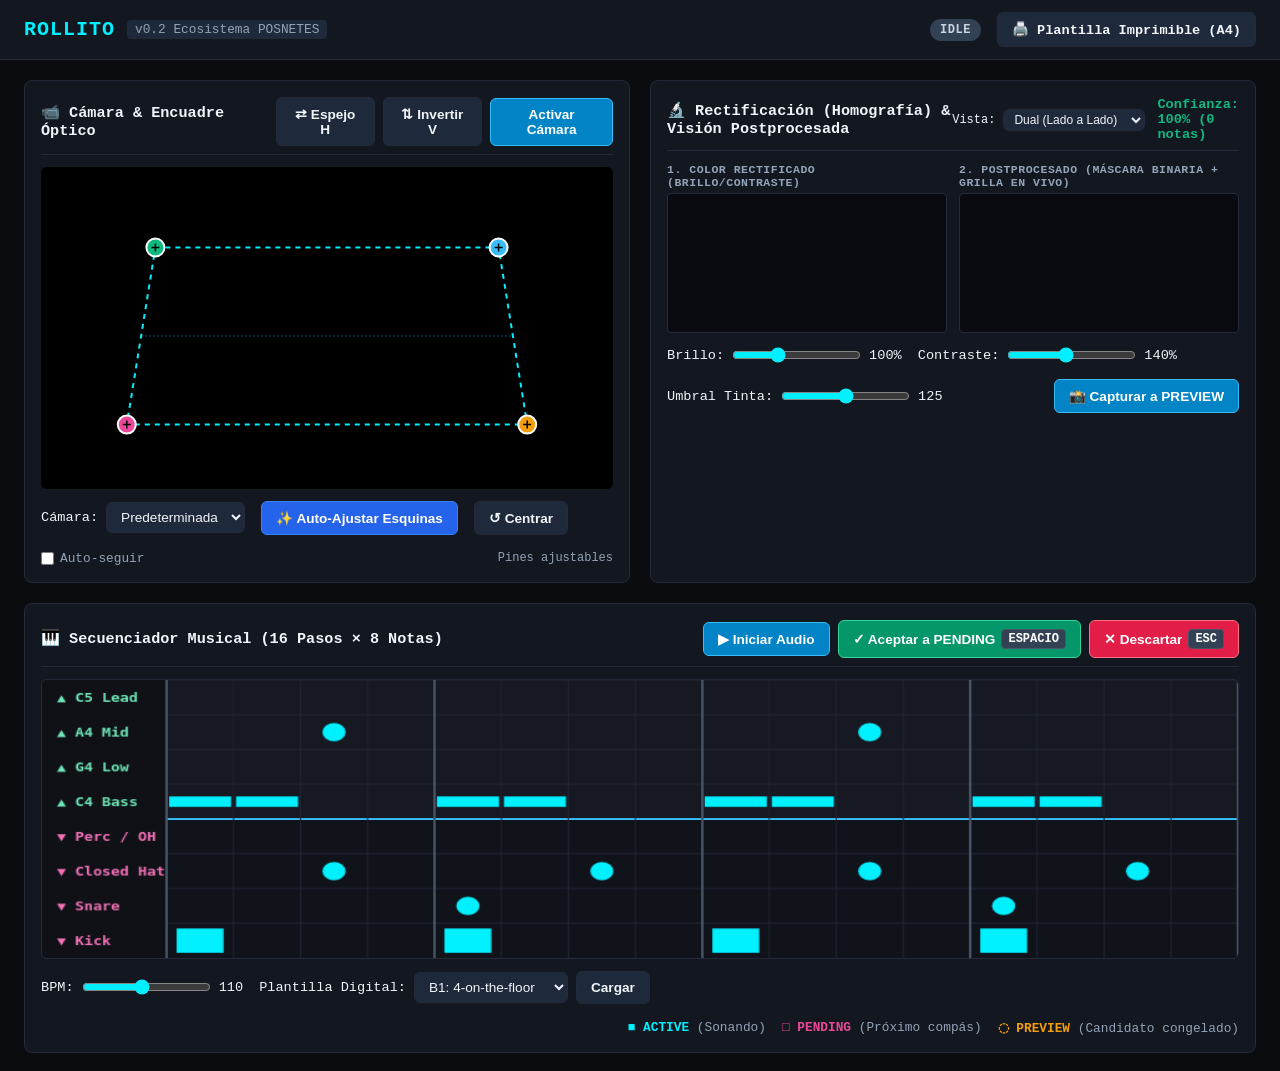
==== src/index.html @ 9ee72e8a "feat(vision): add vertical image inversion, automatic 4-corner detection, and smooth auto-tracking" ====
<!DOCTYPE html>
<html lang="es">
<head>
  <meta charset="UTF-8">
  <meta name="viewport" content="width=device-width, initial-scale=1.0">
  <title>Gramasynth ROLLITO — Interfaz Físico-Digital</title>
  <link rel="stylesheet" href="css/style.css">
</head>
<body>

  <header>
    <div class="brand">
      <h1>ROLLITO</h1>
      <span>v0.2 Ecosistema POSNETES</span>
    </div>

    <div class="top-actions">
      <span id="statusBadge" class="status-badge status-idle">IDLE</span>
      <a href="../physical/print.html" target="_blank" class="btn" style="text-decoration:none;">
        🖨️ Plantilla Imprimible (A4)
      </a>
    </div>
  </header>

  <main>
    <!-- PANEL 1: CÁMARA & ENCUADRE ÓPTICO -->
    <div class="panel">
      <div class="panel-header">
        <h2>📹 Cámara & Encuadre Óptico</h2>
        <div class="control-group">
          <button id="btnMirror" class="btn" title="Invertir horizontalmente">⇄ Espejo H</button>
          <button id="btnFlipV" class="btn" title="Invertir verticalmente">⇅ Invertir V</button>
          <button id="btnCamera" class="btn btn-primary">Activar Cámara</button>
        </div>
      </div>

      <div class="camera-viewport">
        <video id="webcam" playsinline autoplay muted></video>
        <!-- Canvas superpuesto para los 4 marcadores interactivos de esquina -->
        <canvas id="pinCanvas" class="corner-pin-canvas"></canvas>
      </div>

      <div class="controls-bar">
        <div class="control-group">
          <label>Cámara:</label>
          <select id="cameraSelect">
            <option value="">Predeterminada</option>
          </select>
        </div>

        <button id="btnAutoCorner" class="btn" style="background: #2563eb; color: #fff; border-color: #3b82f6;" title="Detecta los 4 marcadores negros de esquina del papel automáticamente">
          ✨ Auto-Ajustar Esquinas
        </button>

        <button id="btnResetPins" class="btn" title="Centrar los 4 pines de encuadre">
          ↺ Centrar
        </button>

        <label style="display: flex; align-items: center; gap: 6px; font-size: 0.8rem; cursor: pointer; color: #94a3b8;">
          <input type="checkbox" id="autoTrackCheck">
          Auto-seguir
        </label>

        <span id="cornerDetectStatus" style="margin-left: auto; font-size: 0.75rem; color: #94a3b8;">
          Pines ajustables
        </span>
      </div>
    </div>

    <!-- PANEL 2: RECTIFICACIÓN POR HOMOGRAFÍA & VISIÓN POSTPROCESADA -->
    <div class="panel">
      <div class="panel-header">
        <h2>🔬 Rectificación (Homografía) & Visión Postprocesada</h2>
        <div style="display: flex; align-items: center; gap: 12px;">
          <div class="control-group">
            <label style="font-size: 0.75rem;">Vista:</label>
            <select id="visionViewMode" style="padding: 2px 6px; font-size: 0.75rem;">
              <option value="dual">Dual (Lado a Lado)</option>
              <option value="processed">Solo Postprocesado</option>
              <option value="rectified">Solo Rectificado</option>
            </select>
          </div>
          <div id="confidenceMeter" style="font-size: 0.85rem; font-weight: bold; color: #10b981;">
            Confianza: 100% (0 notas)
          </div>
        </div>
      </div>

      <!-- Contenedor Dual para Rectificado y Postprocesado -->
      <div id="visionContainer" class="vision-dual-display">
        <!-- 1. Canvas Rectificado en Color -->
        <div id="rectifiedBox" class="vision-box">
          <span class="vision-box-tag">1. Color Rectificado (Brillo/Contraste)</span>
          <canvas id="rectifiedCanvas" class="rectified-canvas" width="480" height="240"></canvas>
        </div>

        <!-- 2. Canvas Postprocesado Binarizado con Detección en Tiempo Real -->
        <div id="processedBox" class="vision-box">
          <span class="vision-box-tag">2. Postprocesado (Máscara Binaria + Grilla en Vivo)</span>
          <canvas id="processedCanvas" class="rectified-canvas" width="480" height="240"></canvas>
        </div>
      </div>

      <!-- Controles de Procesamiento de Imagen: Brillo, Contraste y Umbral -->
      <div class="controls-bar" style="margin-top: 14px;">
        <div class="control-group">
          <label>Brillo:</label>
          <input type="range" id="brightnessSlider" min="50" max="200" value="100">
          <span id="brightnessVal">100%</span>
        </div>

        <div class="control-group">
          <label>Contraste:</label>
          <input type="range" id="contrastSlider" min="50" max="250" value="140">
          <span id="contrastVal">140%</span>
        </div>

        <div class="control-group">
          <label>Umbral Tinta:</label>
          <input type="range" id="thresholdSlider" min="30" max="220" value="125">
          <span id="thresholdVal">125</span>
        </div>

        <button id="btnCapture" class="btn btn-primary" style="margin-left: auto;">
          📸 Capturar a PREVIEW
        </button>
      </div>
    </div>

    <!-- PANEL 3: SECUENCIADOR 16x8 INTERACTIVO & TRANSPORTE -->
    <div class="panel sequencer-panel">
      <div class="panel-header">
        <h2>🎹 Secuenciador Musical (16 Pasos × 8 Notas)</h2>
        <div class="control-group">
          <button id="btnPlay" class="btn btn-primary">▶ Iniciar Audio</button>
          <button id="btnAccept" class="btn btn-accept" disabled>
            ✓ Aceptar a PENDING <span class="badge-key">ESPACIO</span>
          </button>
          <button id="btnDiscard" class="btn btn-action" disabled>
            ✕ Descartar <span class="badge-key">ESC</span>
          </button>
        </div>
      </div>

      <!-- Canvas de alta resolución 960x280 px -->
      <canvas id="sequencerCanvas" class="sequencer-canvas" width="960" height="280"></canvas>

      <div class="controls-bar">
        <div class="control-group">
          <label>BPM:</label>
          <input type="range" id="bpmSlider" min="50" max="180" value="110">
          <span id="bpmVal">110</span>
        </div>

        <div class="control-group">
          <label>Plantilla Digital:</label>
          <select id="templateSelect">
            <option value="template_01">B1: 4-on-the-floor</option>
            <option value="template_02">B2: Síncopa & Arp</option>
            <option value="template_03">B3: Ambient Pads</option>
            <option value="template_04">B4: Electro Acid</option>
            <option value="template_05">B5: Polirritmia 3/4</option>
          </select>
          <button id="btnLoadTemplate" class="btn">Cargar</button>
        </div>

        <div style="margin-left: auto; font-size: 0.8rem; color: #94a3b8; display: flex; gap: 16px;">
          <span><strong style="color: #00f0ff;">■ ACTIVE</strong> (Sonando)</span>
          <span><strong style="color: #ec4899;">□ PENDING</strong> (Próximo compás)</span>
          <span><strong style="color: #f59e0b;">◌ PREVIEW</strong> (Candidato congelado)</span>
        </div>
      </div>
    </div>
  </main>

  <script type="module" src="js/app.js"></script>
</body>
</html>
---- src/css/style.css ----
:root {
  --bg-color: #0a0c10;
  --panel-bg: #131720;
  --border-color: #232b3b;
  --text-main: #f1f5f9;
  --text-muted: #94a3b8;
  --accent-cyan: #00f0ff;
  --accent-magenta: #ec4899;
  --accent-amber: #f59e0b;
  --accent-green: #10b981;
}

* {
  box-sizing: border-box;
  margin: 0;
  padding: 0;
}

body {
  font-family: -apple-system, BlinkMacSystemFont, "Segoe UI", Roboto, "Helvetica Neue", monospace;
  background-color: var(--bg-color);
  color: var(--text-main);
  min-height: 100vh;
  display: flex;
  flex-direction: column;
}

header {
  background: var(--panel-bg);
  border-bottom: 1px solid var(--border-color);
  padding: 12px 24px;
  display: flex;
  justify-content: space-between;
  align-items: center;
}

.brand {
  display: flex;
  align-items: center;
  gap: 12px;
}

.brand h1 {
  font-size: 1.25rem;
  letter-spacing: 1px;
  color: var(--accent-cyan);
}

.brand span {
  font-size: 0.8rem;
  color: var(--text-muted);
  background: #1e293b;
  padding: 2px 8px;
  border-radius: 4px;
}

.top-actions {
  display: flex;
  align-items: center;
  gap: 16px;
}

.status-badge {
  padding: 4px 10px;
  border-radius: 9999px;
  font-size: 0.75rem;
  font-weight: bold;
  text-transform: uppercase;
  letter-spacing: 0.5px;
}

.status-idle { background: #334155; color: #cbd5e1; }
.status-running { background: rgba(0, 240, 255, 0.2); color: var(--accent-cyan); border: 1px solid var(--accent-cyan); }
.status-preview { background: rgba(245, 158, 11, 0.2); color: var(--accent-amber); border: 1px solid var(--accent-amber); animation: pulse 1s infinite; }
.status-pending { background: rgba(236, 72, 153, 0.2); color: var(--accent-magenta); border: 1px solid var(--accent-magenta); }

@keyframes pulse {
  0%, 100% { opacity: 1; }
  50% { opacity: 0.5; }
}

main {
  flex: 1;
  padding: 20px 24px;
  display: grid;
  grid-template-columns: 1fr 1fr;
  grid-template-rows: auto 1fr;
  gap: 20px;
}

.panel {
  background: var(--panel-bg);
  border: 1px solid var(--border-color);
  border-radius: 8px;
  padding: 16px;
  display: flex;
  flex-direction: column;
}

.panel-header {
  display: flex;
  justify-content: space-between;
  align-items: center;
  margin-bottom: 12px;
  padding-bottom: 8px;
  border-bottom: 1px solid var(--border-color);
}

.panel-header h2 {
  font-size: 0.95rem;
  font-weight: 600;
  color: var(--text-main);
  display: flex;
  align-items: center;
  gap: 8px;
}

.camera-viewport {
  position: relative;
  width: 100%;
  aspect-ratio: 16 / 9;
  background: #000;
  border-radius: 6px;
  overflow: hidden;
  display: flex;
  align-items: center;
  justify-content: center;
}

video {
  width: 100%;
  height: 100%;
  object-fit: cover;
  transform: scaleX(-1);
}

.corner-pin-canvas {
  position: absolute;
  top: 0;
  left: 0;
  width: 100%;
  height: 100%;
  pointer-events: auto;
  cursor: crosshair;
}

.vision-dual-display {
  display: grid;
  grid-template-columns: 1fr 1fr;
  gap: 12px;
  width: 100%;
}

.vision-box {
  display: flex;
  flex-direction: column;
  gap: 4px;
}

.vision-box-tag {
  font-size: 0.72rem;
  font-weight: 600;
  color: var(--text-muted);
  text-transform: uppercase;
  letter-spacing: 0.5px;
}

.rectified-canvas {
  width: 100%;
  aspect-ratio: 2 / 1;
  border-radius: 4px;
  border: 1px solid var(--border-color);
  background: #090b10;
}

.sequencer-panel {
  grid-column: 1 / -1;
}

.sequencer-canvas {
  width: 100%;
  height: 280px;
  border-radius: 6px;
  border: 1px solid var(--border-color);
  cursor: pointer;
}

.controls-bar {
  display: flex;
  flex-wrap: wrap;
  align-items: center;
  gap: 16px;
  margin-top: 12px;
}

.control-group {
  display: flex;
  align-items: center;
  gap: 8px;
  font-size: 0.85rem;
}

.btn {
  background: #1e293b;
  color: var(--text-main);
  border: 1px solid var(--border-color);
  padding: 8px 14px;
  border-radius: 6px;
  font-size: 0.85rem;
  font-weight: 600;
  cursor: pointer;
  display: flex;
  align-items: center;
  gap: 6px;
  transition: all 0.15s ease;
}

.btn:hover {
  background: #334155;
  border-color: #475569;
}

.btn-primary {
  background: #0284c7;
  border-color: #38bdf8;
  color: #fff;
}
.btn-primary:hover {
  background: #0369a1;
}

.btn-action {
  background: #e11d48;
  border-color: #fb7185;
  color: #fff;
}
.btn-action:hover {
  background: #be123c;
}

.btn-accept {
  background: #059669;
  border-color: #34d399;
  color: #fff;
}
.btn-accept:hover {
  background: #047857;
}

.badge-key {
  background: #334155;
  padding: 2px 6px;
  border-radius: 4px;
  font-size: 0.75rem;
  font-family: monospace;
  border: 1px solid #475569;
}

input[type="range"] {
  accent-color: var(--accent-cyan);
}

select {
  background: #1e293b;
  color: var(--text-main);
  border: 1px solid var(--border-color);
  padding: 6px 10px;
  border-radius: 6px;
  font-size: 0.85rem;
}
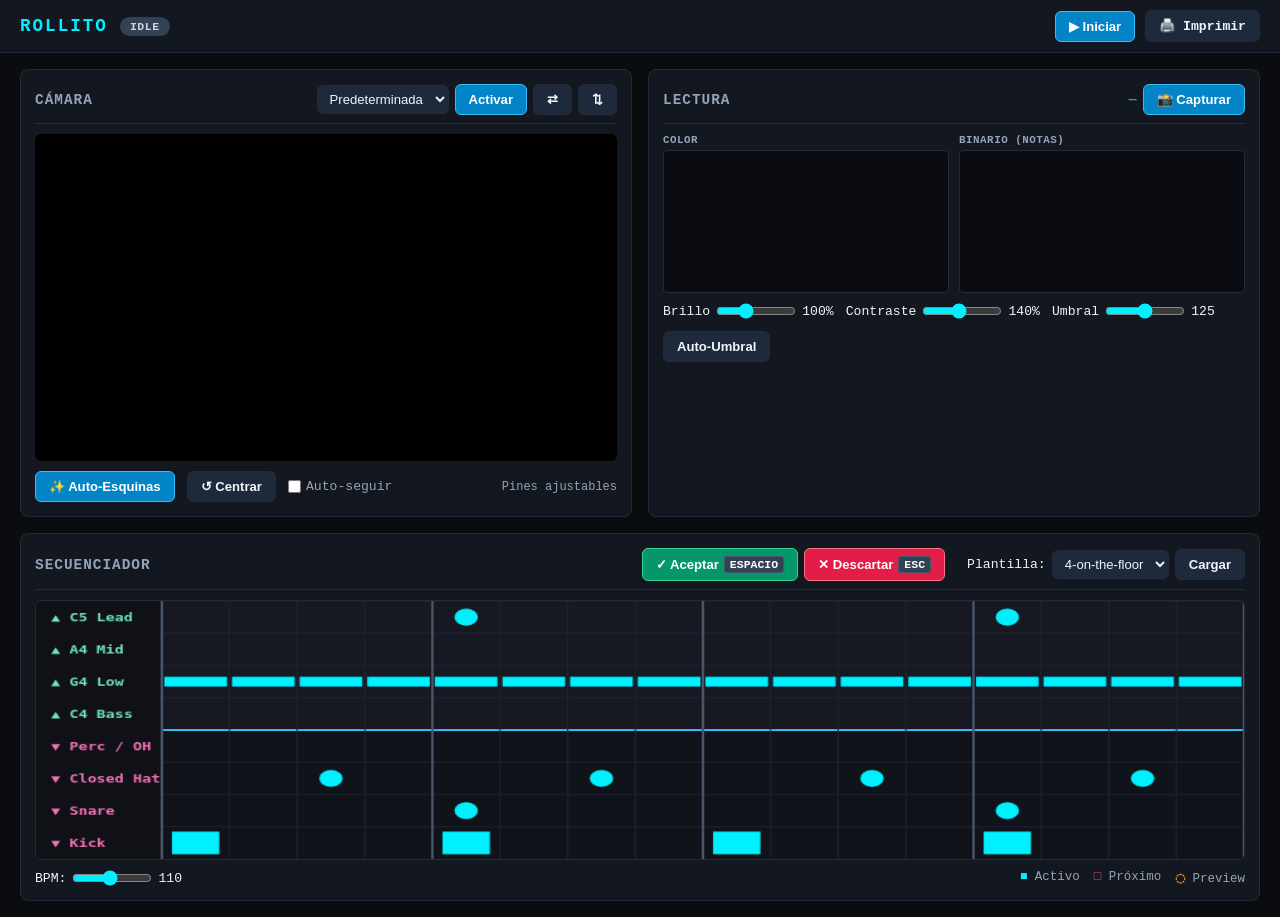
==== commit 32be1a7b: "fix(android): replace RawBT with direct Bluetooth SPP printing, clean 2-button UI - Remove RawBT dep" ====
--- a/src/index.html
+++ b/src/index.html
@@ -3,7 +3,7 @@
 <head>
   <meta charset="UTF-8">
   <meta name="viewport" content="width=device-width, initial-scale=1.0">
-  <title>Gramasynth ROLLITO — Interfaz Físico-Digital</title>
+  <title>ROLLITO — Gramasynth</title>
   <link rel="stylesheet" href="css/style.css">
 </head>
 <body>
@@ -11,138 +11,108 @@
   <header>
     <div class="brand">
       <h1>ROLLITO</h1>
-      <span>v0.2 Ecosistema POSNETES</span>
+      <span id="statusBadge" class="status-badge status-idle">IDLE</span>
     </div>
-
     <div class="top-actions">
-      <span id="statusBadge" class="status-badge status-idle">IDLE</span>
-      <a href="../physical/print.html" target="_blank" class="btn" style="text-decoration:none;">
-        🖨️ Plantilla Imprimible (A4)
-      </a>
+      <button id="btnPlay" class="btn btn-primary">▶ Iniciar</button>
+      <a href="../physical/print.html" target="_blank" class="btn" style="text-decoration:none;">🖨️ Imprimir</a>
     </div>
   </header>
 
   <main>
-    <!-- PANEL 1: CÁMARA & ENCUADRE ÓPTICO -->
-    <div class="panel">
+
+    <!-- PANEL: CÁMARA -->
+    <div class="panel" id="panelCamera">
       <div class="panel-header">
-        <h2>📹 Cámara & Encuadre Óptico</h2>
+        <h2>Cámara</h2>
         <div class="control-group">
-          <button id="btnMirror" class="btn" title="Invertir horizontalmente">⇄ Espejo H</button>
-          <button id="btnFlipV" class="btn" title="Invertir verticalmente">⇅ Invertir V</button>
-          <button id="btnCamera" class="btn btn-primary">Activar Cámara</button>
+          <select id="cameraSelect">
+            <option value="">Predeterminada</option>
+          </select>
+          <button id="btnCamera" class="btn btn-primary">Activar</button>
+          <button id="btnMirror" class="btn" title="Espejo horizontal">⇄</button>
+          <button id="btnFlipV" class="btn" title="Invertir vertical">⇅</button>
         </div>
       </div>
 
       <div class="camera-viewport">
         <video id="webcam" playsinline autoplay muted></video>
-        <!-- Canvas superpuesto para los 4 marcadores interactivos de esquina -->
         <canvas id="pinCanvas" class="corner-pin-canvas"></canvas>
       </div>
 
       <div class="controls-bar">
-        <div class="control-group">
-          <label>Cámara:</label>
-          <select id="cameraSelect">
-            <option value="">Predeterminada</option>
-          </select>
-        </div>
-
-        <button id="btnAutoCorner" class="btn" style="background: #2563eb; color: #fff; border-color: #3b82f6;" title="Detecta los 4 marcadores negros de esquina del papel automáticamente">
-          ✨ Auto-Ajustar Esquinas
-        </button>
-
-        <button id="btnResetPins" class="btn" title="Centrar los 4 pines de encuadre">
-          ↺ Centrar
-        </button>
-
-        <label style="display: flex; align-items: center; gap: 6px; font-size: 0.8rem; cursor: pointer; color: #94a3b8;">
+        <button id="btnAutoCorner" class="btn btn-primary">✨ Auto-Esquinas</button>
+        <button id="btnResetPins" class="btn">↺ Centrar</button>
+        <label class="toggle-label">
           <input type="checkbox" id="autoTrackCheck">
           Auto-seguir
         </label>
-
-        <span id="cornerDetectStatus" style="margin-left: auto; font-size: 0.75rem; color: #94a3b8;">
-          Pines ajustables
-        </span>
+        <span id="cornerDetectStatus" class="status-text">Pines ajustables</span>
       </div>
     </div>
 
-    <!-- PANEL 2: RECTIFICACIÓN POR HOMOGRAFÍA & VISIÓN POSTPROCESADA -->
-    <div class="panel">
+    <!-- PANEL: VISIÓN + CAPTURA -->
+    <div class="panel" id="panelVision">
       <div class="panel-header">
-        <h2>🔬 Rectificación (Homografía) & Visión Postprocesada</h2>
-        <div style="display: flex; align-items: center; gap: 12px;">
-          <div class="control-group">
-            <label style="font-size: 0.75rem;">Vista:</label>
-            <select id="visionViewMode" style="padding: 2px 6px; font-size: 0.75rem;">
-              <option value="dual">Dual (Lado a Lado)</option>
-              <option value="processed">Solo Postprocesado</option>
-              <option value="rectified">Solo Rectificado</option>
+        <h2>Lectura</h2>
+        <div class="control-group">
+          <span id="confidenceMeter" class="confidence-text">—</span>
+          <button id="btnCapture" class="btn btn-primary">📸 Capturar</button>
+        </div>
+      </div>
+
+      <div class="vision-dual-display">
+        <div class="vision-box">
+          <span class="vision-box-tag">Color</span>
+          <canvas id="rectifiedCanvas" class="rectified-canvas" width="480" height="240"></canvas>
+        </div>
+        <div class="vision-box">
+          <span class="vision-box-tag">Binario (notas)</span>
+          <canvas id="processedCanvas" class="rectified-canvas" width="480" height="240"></canvas>
+        </div>
+      </div>
+
+      <div class="controls-bar">
+        <div class="control-group">
+          <label>Brillo</label>
+          <input type="range" id="brightnessSlider" min="50" max="200" value="100">
+          <span id="brightnessVal">100%</span>
+        </div>
+        <div class="control-group">
+          <label>Contraste</label>
+          <input type="range" id="contrastSlider" min="50" max="250" value="140">
+          <span id="contrastVal">140%</span>
+        </div>
+        <div class="control-group">
+          <label>Umbral</label>
+          <input type="range" id="thresholdSlider" min="30" max="220" value="125">
+          <span id="thresholdVal">125</span>
+        </div>
+        <button id="btnAutoThreshold" class="btn">Auto-Umbral</button>
+      </div>
+    </div>
+
+    <!-- PANEL: SECUENCIADOR -->
+    <div class="panel sequencer-panel">
+      <div class="panel-header">
+        <h2>Secuenciador</h2>
+        <div class="control-group">
+          <button id="btnAccept" class="btn btn-accept" disabled>✓ Aceptar <span class="badge-key">ESPACIO</span></button>
+          <button id="btnDiscard" class="btn btn-action" disabled>✕ Descartar <span class="badge-key">ESC</span></button>
+          <div class="control-group" style="margin-left: 16px;">
+            <label>Plantilla:</label>
+            <select id="templateSelect">
+              <option value="template_01">4-on-the-floor</option>
+              <option value="template_02">Síncopa</option>
+              <option value="template_03">Ambient</option>
+              <option value="template_04">Acid</option>
+              <option value="template_05">3/4</option>
             </select>
-          </div>
-          <div id="confidenceMeter" style="font-size: 0.85rem; font-weight: bold; color: #10b981;">
-            Confianza: 100% (0 notas)
+            <button id="btnLoadTemplate" class="btn">Cargar</button>
           </div>
         </div>
       </div>
 
-      <!-- Contenedor Dual para Rectificado y Postprocesado -->
-      <div id="visionContainer" class="vision-dual-display">
-        <!-- 1. Canvas Rectificado en Color -->
-        <div id="rectifiedBox" class="vision-box">
-          <span class="vision-box-tag">1. Color Rectificado (Brillo/Contraste)</span>
-          <canvas id="rectifiedCanvas" class="rectified-canvas" width="480" height="240"></canvas>
-        </div>
-
-        <!-- 2. Canvas Postprocesado Binarizado con Detección en Tiempo Real -->
-        <div id="processedBox" class="vision-box">
-          <span class="vision-box-tag">2. Postprocesado (Máscara Binaria + Grilla en Vivo)</span>
-          <canvas id="processedCanvas" class="rectified-canvas" width="480" height="240"></canvas>
-        </div>
-      </div>
-
-      <!-- Controles de Procesamiento de Imagen: Brillo, Contraste y Umbral -->
-      <div class="controls-bar" style="margin-top: 14px;">
-        <div class="control-group">
-          <label>Brillo:</label>
-          <input type="range" id="brightnessSlider" min="50" max="200" value="100">
-          <span id="brightnessVal">100%</span>
-        </div>
-
-        <div class="control-group">
-          <label>Contraste:</label>
-          <input type="range" id="contrastSlider" min="50" max="250" value="140">
-          <span id="contrastVal">140%</span>
-        </div>
-
-        <div class="control-group">
-          <label>Umbral Tinta:</label>
-          <input type="range" id="thresholdSlider" min="30" max="220" value="125">
-          <span id="thresholdVal">125</span>
-        </div>
-
-        <button id="btnCapture" class="btn btn-primary" style="margin-left: auto;">
-          📸 Capturar a PREVIEW
-        </button>
-      </div>
-    </div>
-
-    <!-- PANEL 3: SECUENCIADOR 16x8 INTERACTIVO & TRANSPORTE -->
-    <div class="panel sequencer-panel">
-      <div class="panel-header">
-        <h2>🎹 Secuenciador Musical (16 Pasos × 8 Notas)</h2>
-        <div class="control-group">
-          <button id="btnPlay" class="btn btn-primary">▶ Iniciar Audio</button>
-          <button id="btnAccept" class="btn btn-accept" disabled>
-            ✓ Aceptar a PENDING <span class="badge-key">ESPACIO</span>
-          </button>
-          <button id="btnDiscard" class="btn btn-action" disabled>
-            ✕ Descartar <span class="badge-key">ESC</span>
-          </button>
-        </div>
-      </div>
-
-      <!-- Canvas de alta resolución 960x280 px -->
       <canvas id="sequencerCanvas" class="sequencer-canvas" width="960" height="280"></canvas>
 
       <div class="controls-bar">
@@ -151,26 +121,14 @@
           <input type="range" id="bpmSlider" min="50" max="180" value="110">
           <span id="bpmVal">110</span>
         </div>
-
-        <div class="control-group">
-          <label>Plantilla Digital:</label>
-          <select id="templateSelect">
-            <option value="template_01">B1: 4-on-the-floor</option>
-            <option value="template_02">B2: Síncopa & Arp</option>
-            <option value="template_03">B3: Ambient Pads</option>
-            <option value="template_04">B4: Electro Acid</option>
-            <option value="template_05">B5: Polirritmia 3/4</option>
-          </select>
-          <button id="btnLoadTemplate" class="btn">Cargar</button>
-        </div>
-
-        <div style="margin-left: auto; font-size: 0.8rem; color: #94a3b8; display: flex; gap: 16px;">
-          <span><strong style="color: #00f0ff;">■ ACTIVE</strong> (Sonando)</span>
-          <span><strong style="color: #ec4899;">□ PENDING</strong> (Próximo compás)</span>
-          <span><strong style="color: #f59e0b;">◌ PREVIEW</strong> (Candidato congelado)</span>
+        <div class="legend">
+          <span><strong style="color:#00f0ff;">■</strong> Activo</span>
+          <span><strong style="color:#ec4899;">□</strong> Próximo</span>
+          <span><strong style="color:#f59e0b;">◌</strong> Preview</span>
         </div>
       </div>
     </div>
+
   </main>
 
   <script type="module" src="js/app.js"></script>
--- a/src/css/style.css
+++ b/src/css/style.css
@@ -10,14 +10,10 @@
   --accent-green: #10b981;
 }
 
-* {
-  box-sizing: border-box;
-  margin: 0;
-  padding: 0;
-}
+* { box-sizing: border-box; margin: 0; padding: 0; }
 
 body {
-  font-family: -apple-system, BlinkMacSystemFont, "Segoe UI", Roboto, "Helvetica Neue", monospace;
+  font-family: -apple-system, BlinkMacSystemFont, "Segoe UI", Roboto, monospace;
   background-color: var(--bg-color);
   color: var(--text-main);
   min-height: 100vh;
@@ -28,10 +24,11 @@
 header {
   background: var(--panel-bg);
   border-bottom: 1px solid var(--border-color);
-  padding: 12px 24px;
+  padding: 10px 20px;
   display: flex;
   justify-content: space-between;
   align-items: center;
+  gap: 12px;
 }
 
 .brand {
@@ -41,78 +38,66 @@
 }
 
 .brand h1 {
-  font-size: 1.25rem;
-  letter-spacing: 1px;
+  font-size: 1.1rem;
+  letter-spacing: 2px;
   color: var(--accent-cyan);
 }
 
-.brand span {
-  font-size: 0.8rem;
-  color: var(--text-muted);
-  background: #1e293b;
-  padding: 2px 8px;
-  border-radius: 4px;
-}
-
 .top-actions {
   display: flex;
   align-items: center;
-  gap: 16px;
+  gap: 10px;
 }
 
 .status-badge {
-  padding: 4px 10px;
+  padding: 3px 10px;
   border-radius: 9999px;
-  font-size: 0.75rem;
+  font-size: 0.72rem;
   font-weight: bold;
   text-transform: uppercase;
   letter-spacing: 0.5px;
 }
 
-.status-idle { background: #334155; color: #cbd5e1; }
-.status-running { background: rgba(0, 240, 255, 0.2); color: var(--accent-cyan); border: 1px solid var(--accent-cyan); }
-.status-preview { background: rgba(245, 158, 11, 0.2); color: var(--accent-amber); border: 1px solid var(--accent-amber); animation: pulse 1s infinite; }
-.status-pending { background: rgba(236, 72, 153, 0.2); color: var(--accent-magenta); border: 1px solid var(--accent-magenta); }
-
-@keyframes pulse {
-  0%, 100% { opacity: 1; }
-  50% { opacity: 0.5; }
-}
+.status-idle     { background: #334155; color: #cbd5e1; }
+.status-running  { background: rgba(0,240,255,.15); color: var(--accent-cyan); border: 1px solid var(--accent-cyan); }
+.status-preview  { background: rgba(245,158,11,.15); color: var(--accent-amber); border: 1px solid var(--accent-amber); animation: pulse 1s infinite; }
+.status-pending  { background: rgba(236,72,153,.15); color: var(--accent-magenta); border: 1px solid var(--accent-magenta); }
+
+@keyframes pulse { 0%,100% { opacity:1; } 50% { opacity:.5; } }
 
 main {
   flex: 1;
-  padding: 20px 24px;
+  padding: 16px 20px;
   display: grid;
   grid-template-columns: 1fr 1fr;
   grid-template-rows: auto 1fr;
-  gap: 20px;
+  gap: 16px;
 }
 
 .panel {
   background: var(--panel-bg);
   border: 1px solid var(--border-color);
   border-radius: 8px;
-  padding: 16px;
+  padding: 14px;
   display: flex;
   flex-direction: column;
+  gap: 10px;
 }
 
 .panel-header {
   display: flex;
   justify-content: space-between;
   align-items: center;
-  margin-bottom: 12px;
   padding-bottom: 8px;
   border-bottom: 1px solid var(--border-color);
 }
 
 .panel-header h2 {
-  font-size: 0.95rem;
-  font-weight: 600;
-  color: var(--text-main);
-  display: flex;
-  align-items: center;
-  gap: 8px;
+  font-size: 0.9rem;
+  font-weight: 700;
+  color: var(--text-muted);
+  text-transform: uppercase;
+  letter-spacing: 1px;
 }
 
 .camera-viewport {
@@ -122,33 +107,27 @@
   background: #000;
   border-radius: 6px;
   overflow: hidden;
-  display: flex;
-  align-items: center;
-  justify-content: center;
 }
 
 video {
   width: 100%;
   height: 100%;
   object-fit: cover;
-  transform: scaleX(-1);
 }
 
 .corner-pin-canvas {
   position: absolute;
-  top: 0;
-  left: 0;
-  width: 100%;
-  height: 100%;
+  top: 0; left: 0;
+  width: 100%; height: 100%;
   pointer-events: auto;
   cursor: crosshair;
+  touch-action: none;
 }
 
 .vision-dual-display {
   display: grid;
   grid-template-columns: 1fr 1fr;
-  gap: 12px;
-  width: 100%;
+  gap: 10px;
 }
 
 .vision-box {
@@ -158,8 +137,8 @@
 }
 
 .vision-box-tag {
-  font-size: 0.72rem;
-  font-weight: 600;
+  font-size: 0.68rem;
+  font-weight: 700;
   color: var(--text-muted);
   text-transform: uppercase;
   letter-spacing: 0.5px;
@@ -173,13 +152,11 @@
   background: #090b10;
 }
 
-.sequencer-panel {
-  grid-column: 1 / -1;
-}
+.sequencer-panel { grid-column: 1 / -1; }
 
 .sequencer-canvas {
   width: 100%;
-  height: 280px;
+  height: 260px;
   border-radius: 6px;
   border: 1px solid var(--border-color);
   cursor: pointer;
@@ -189,82 +166,101 @@
   display: flex;
   flex-wrap: wrap;
   align-items: center;
-  gap: 16px;
-  margin-top: 12px;
+  gap: 12px;
 }
 
 .control-group {
   display: flex;
   align-items: center;
-  gap: 8px;
-  font-size: 0.85rem;
+  gap: 6px;
+  font-size: 0.82rem;
 }
 
 .btn {
   background: #1e293b;
   color: var(--text-main);
   border: 1px solid var(--border-color);
-  padding: 8px 14px;
-  border-radius: 6px;
-  font-size: 0.85rem;
+  padding: 7px 13px;
+  border-radius: 6px;
+  font-size: 0.82rem;
   font-weight: 600;
   cursor: pointer;
   display: flex;
   align-items: center;
-  gap: 6px;
-  transition: all 0.15s ease;
-}
-
-.btn:hover {
-  background: #334155;
-  border-color: #475569;
-}
-
-.btn-primary {
-  background: #0284c7;
-  border-color: #38bdf8;
-  color: #fff;
-}
-.btn-primary:hover {
-  background: #0369a1;
-}
-
-.btn-action {
-  background: #e11d48;
-  border-color: #fb7185;
-  color: #fff;
-}
-.btn-action:hover {
-  background: #be123c;
-}
-
-.btn-accept {
-  background: #059669;
-  border-color: #34d399;
-  color: #fff;
-}
-.btn-accept:hover {
-  background: #047857;
-}
+  gap: 5px;
+  transition: background 0.12s;
+  white-space: nowrap;
+  user-select: none;
+  -webkit-user-select: none;
+  touch-action: manipulation;
+}
+
+.btn:hover, .btn:active { background: #334155; }
+
+.btn-primary { background: #0284c7; border-color: #38bdf8; color: #fff; }
+.btn-primary:hover, .btn-primary:active { background: #0369a1; }
+
+.btn-action { background: #e11d48; border-color: #fb7185; color: #fff; }
+.btn-action:hover, .btn-action:active { background: #be123c; }
+
+.btn-accept { background: #059669; border-color: #34d399; color: #fff; }
+.btn-accept:hover, .btn-accept:active { background: #047857; }
 
 .badge-key {
   background: #334155;
-  padding: 2px 6px;
-  border-radius: 4px;
-  font-size: 0.75rem;
+  padding: 1px 5px;
+  border-radius: 3px;
+  font-size: 0.72rem;
   font-family: monospace;
   border: 1px solid #475569;
 }
 
-input[type="range"] {
-  accent-color: var(--accent-cyan);
-}
+.toggle-label {
+  display: flex;
+  align-items: center;
+  gap: 5px;
+  font-size: 0.82rem;
+  cursor: pointer;
+  color: var(--text-muted);
+}
+
+.status-text {
+  font-size: 0.75rem;
+  color: var(--text-muted);
+  margin-left: auto;
+}
+
+.confidence-text {
+  font-size: 0.82rem;
+  font-weight: bold;
+  color: var(--accent-green);
+}
+
+.legend {
+  display: flex;
+  gap: 14px;
+  font-size: 0.78rem;
+  color: var(--text-muted);
+  margin-left: auto;
+}
+
+input[type="range"] { accent-color: var(--accent-cyan); width: 80px; }
 
 select {
   background: #1e293b;
   color: var(--text-main);
   border: 1px solid var(--border-color);
-  padding: 6px 10px;
-  border-radius: 6px;
-  font-size: 0.85rem;
-}
+  padding: 5px 8px;
+  border-radius: 6px;
+  font-size: 0.82rem;
+}
+
+@media (max-width: 900px) {
+  main {
+    grid-template-columns: 1fr;
+    padding: 12px;
+  }
+  .sequencer-panel { grid-column: 1; }
+  .vision-dual-display { grid-template-columns: 1fr; }
+  .sequencer-canvas { height: 200px; }
+}
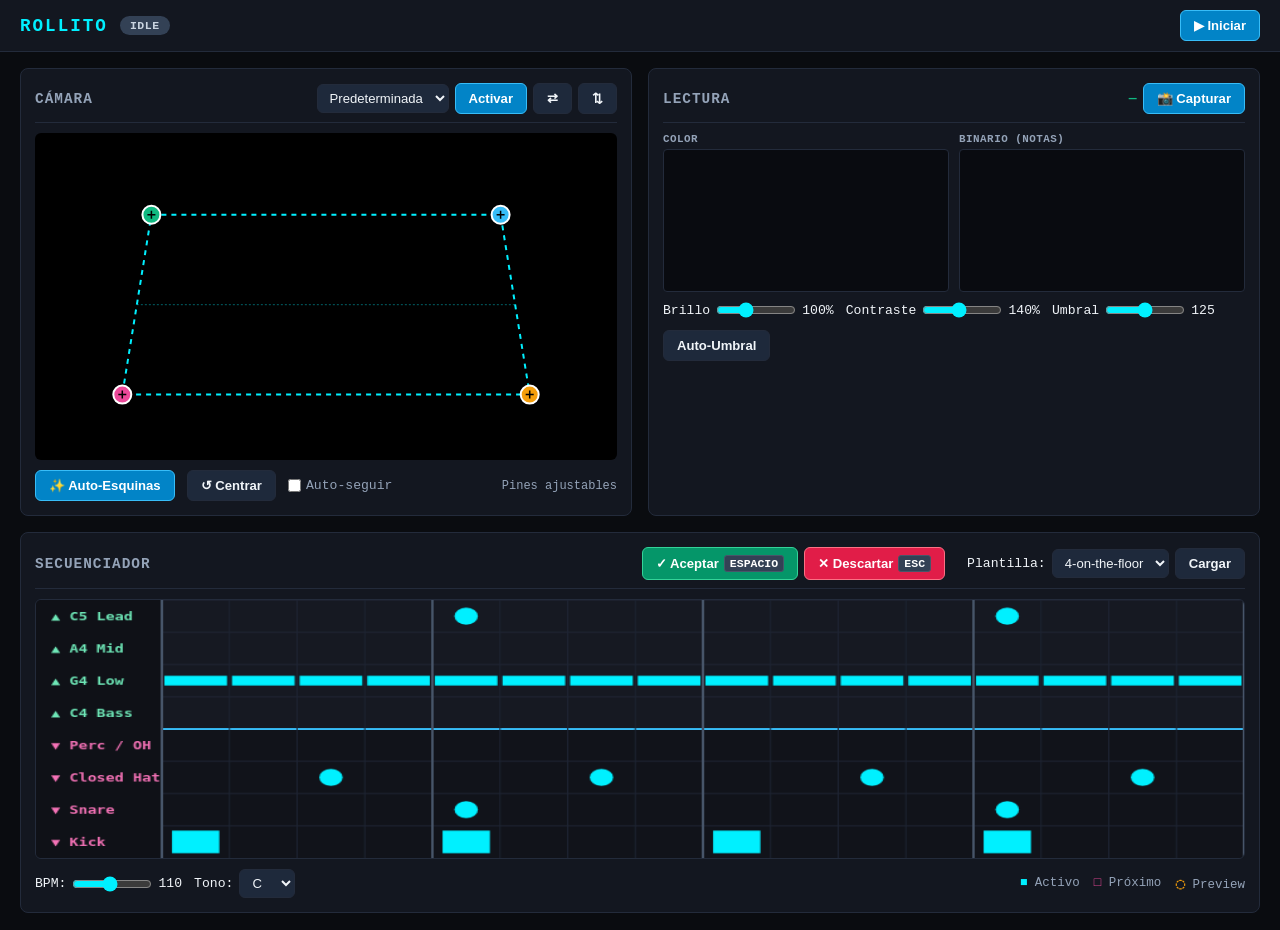
==== commit 21835b9b: "fix: rotate print bitmap 90° + add root note selector + fix app.js crash - Android: rotate generated" ====
--- a/src/index.html
+++ b/src/index.html
@@ -15,7 +15,6 @@
     </div>
     <div class="top-actions">
       <button id="btnPlay" class="btn btn-primary">▶ Iniciar</button>
-      <a href="../physical/print.html" target="_blank" class="btn" style="text-decoration:none;">🖨️ Imprimir</a>
     </div>
   </header>
 
@@ -121,6 +120,23 @@
           <input type="range" id="bpmSlider" min="50" max="180" value="110">
           <span id="bpmVal">110</span>
         </div>
+        <div class="control-group">
+          <label>Tono:</label>
+          <select id="rootNoteSelect">
+            <option value="0">C</option>
+            <option value="1">C#</option>
+            <option value="2">D</option>
+            <option value="3">D#</option>
+            <option value="4">E</option>
+            <option value="5">F</option>
+            <option value="6">F#</option>
+            <option value="7">G</option>
+            <option value="8">G#</option>
+            <option value="9">A</option>
+            <option value="10">A#</option>
+            <option value="11">B</option>
+          </select>
+        </div>
         <div class="legend">
           <span><strong style="color:#00f0ff;">■</strong> Activo</span>
           <span><strong style="color:#ec4899;">□</strong> Próximo</span>
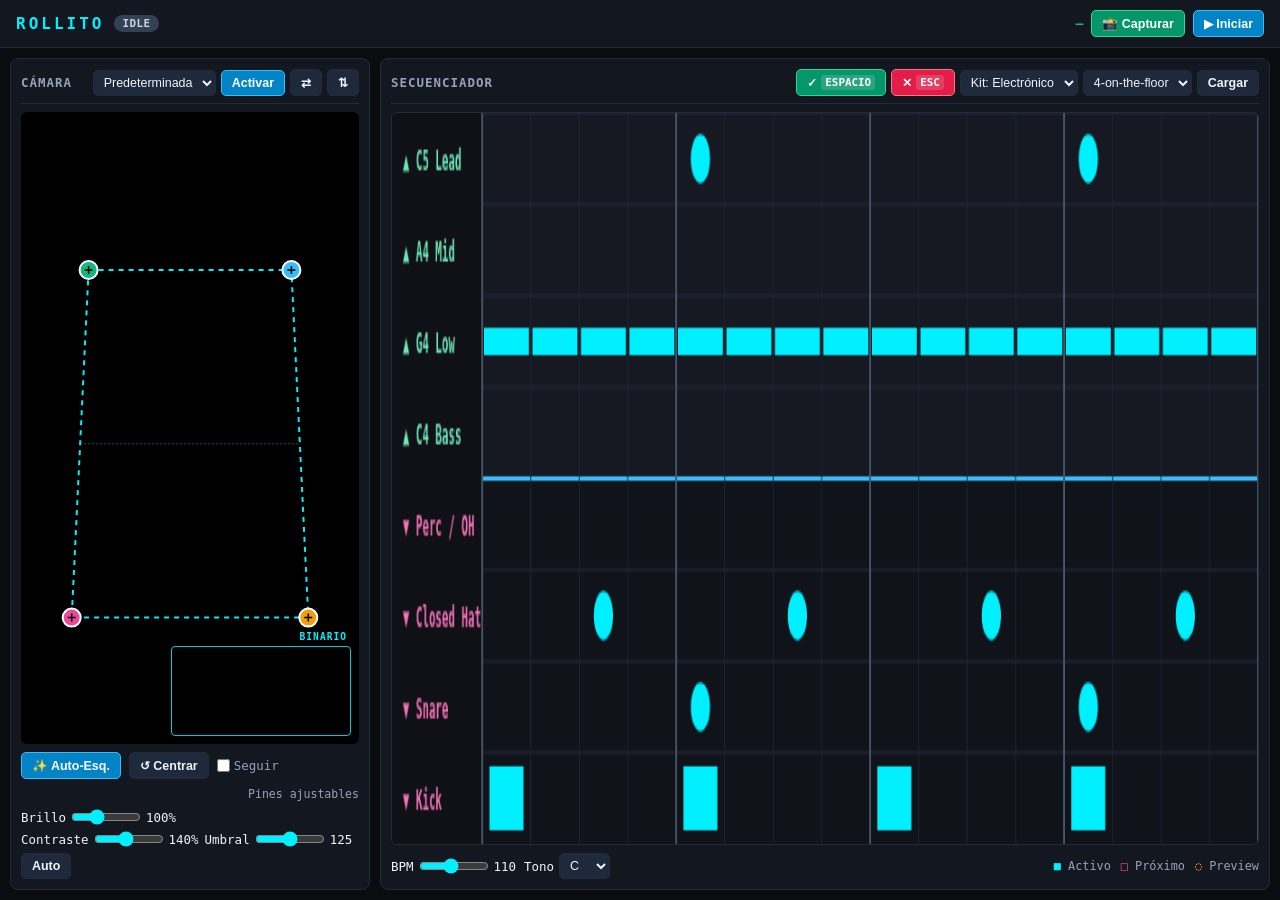
==== commit a41bead3: "feat(web): two-column layout + binary inset overlay + 4 drum kits Layout redesign: - Left column (36" ====
--- a/src/index.html
+++ b/src/index.html
@@ -14,64 +14,48 @@
       <span id="statusBadge" class="status-badge status-idle">IDLE</span>
     </div>
     <div class="top-actions">
+      <span id="confidenceMeter" class="confidence-text">—</span>
+      <button id="btnCapture" class="btn btn-accept">📸 Capturar</button>
       <button id="btnPlay" class="btn btn-primary">▶ Iniciar</button>
     </div>
   </header>
 
   <main>
 
-    <!-- PANEL: CÁMARA -->
-    <div class="panel" id="panelCamera">
+    <!-- COLUMNA IZQUIERDA: CÁMARA + controles de lectura -->
+    <div class="panel panel-left" id="panelCamera">
       <div class="panel-header">
         <h2>Cámara</h2>
         <div class="control-group">
-          <select id="cameraSelect">
-            <option value="">Predeterminada</option>
-          </select>
+          <select id="cameraSelect"><option value="">Predeterminada</option></select>
           <button id="btnCamera" class="btn btn-primary">Activar</button>
-          <button id="btnMirror" class="btn" title="Espejo horizontal">⇄</button>
-          <button id="btnFlipV" class="btn" title="Invertir vertical">⇅</button>
+          <button id="btnMirror" class="btn" title="Espejo">⇄</button>
+          <button id="btnFlipV" class="btn" title="Voltear">⇅</button>
         </div>
       </div>
 
+      <!-- Viewport: video + pines + binary overlay como inset -->
       <div class="camera-viewport">
         <video id="webcam" playsinline autoplay muted></video>
         <canvas id="pinCanvas" class="corner-pin-canvas"></canvas>
+        <!-- Binary inset: esquina inferior-derecha, muestra el procesado en tiempo real -->
+        <canvas id="processedCanvas" class="binary-inset" width="480" height="240"></canvas>
+        <span class="inset-label">BINARIO</span>
       </div>
 
+      <!-- Canvas de trabajo oculto (para homografía y lectura) -->
+      <canvas id="rectifiedCanvas" class="offscreen-canvas" width="480" height="240"></canvas>
+
       <div class="controls-bar">
-        <button id="btnAutoCorner" class="btn btn-primary">✨ Auto-Esquinas</button>
+        <button id="btnAutoCorner" class="btn btn-primary">✨ Auto-Esq.</button>
         <button id="btnResetPins" class="btn">↺ Centrar</button>
         <label class="toggle-label">
-          <input type="checkbox" id="autoTrackCheck">
-          Auto-seguir
+          <input type="checkbox" id="autoTrackCheck"> Seguir
         </label>
         <span id="cornerDetectStatus" class="status-text">Pines ajustables</span>
       </div>
-    </div>
 
-    <!-- PANEL: VISIÓN + CAPTURA -->
-    <div class="panel" id="panelVision">
-      <div class="panel-header">
-        <h2>Lectura</h2>
-        <div class="control-group">
-          <span id="confidenceMeter" class="confidence-text">—</span>
-          <button id="btnCapture" class="btn btn-primary">📸 Capturar</button>
-        </div>
-      </div>
-
-      <div class="vision-dual-display">
-        <div class="vision-box">
-          <span class="vision-box-tag">Color</span>
-          <canvas id="rectifiedCanvas" class="rectified-canvas" width="480" height="240"></canvas>
-        </div>
-        <div class="vision-box">
-          <span class="vision-box-tag">Binario (notas)</span>
-          <canvas id="processedCanvas" class="rectified-canvas" width="480" height="240"></canvas>
-        </div>
-      </div>
-
-      <div class="controls-bar">
+      <div class="controls-bar controls-bar-sliders">
         <div class="control-group">
           <label>Brillo</label>
           <input type="range" id="brightnessSlider" min="50" max="200" value="100">
@@ -87,41 +71,44 @@
           <input type="range" id="thresholdSlider" min="30" max="220" value="125">
           <span id="thresholdVal">125</span>
         </div>
-        <button id="btnAutoThreshold" class="btn">Auto-Umbral</button>
+        <button id="btnAutoThreshold" class="btn">Auto</button>
       </div>
     </div>
 
-    <!-- PANEL: SECUENCIADOR -->
-    <div class="panel sequencer-panel">
+    <!-- COLUMNA DERECHA: SECUENCIADOR (ocupa toda la altura) -->
+    <div class="panel panel-right sequencer-panel">
       <div class="panel-header">
         <h2>Secuenciador</h2>
         <div class="control-group">
-          <button id="btnAccept" class="btn btn-accept" disabled>✓ Aceptar <span class="badge-key">ESPACIO</span></button>
-          <button id="btnDiscard" class="btn btn-action" disabled>✕ Descartar <span class="badge-key">ESC</span></button>
-          <div class="control-group" style="margin-left: 16px;">
-            <label>Plantilla:</label>
-            <select id="templateSelect">
-              <option value="template_01">4-on-the-floor</option>
-              <option value="template_02">Síncopa</option>
-              <option value="template_03">Ambient</option>
-              <option value="template_04">Acid</option>
-              <option value="template_05">3/4</option>
-            </select>
-            <button id="btnLoadTemplate" class="btn">Cargar</button>
-          </div>
+          <button id="btnAccept" class="btn btn-accept" disabled>✓ <span class="badge-key">ESPACIO</span></button>
+          <button id="btnDiscard" class="btn btn-action" disabled>✕ <span class="badge-key">ESC</span></button>
+          <select id="kitSelect" title="Kit de batería">
+            <option value="electronic">Kit: Electrónico</option>
+            <option value="acoustic">Kit: Acústico</option>
+            <option value="lofi">Kit: Lo-Fi</option>
+            <option value="8bit">Kit: 8bit</option>
+          </select>
+          <select id="templateSelect">
+            <option value="template_01">4-on-the-floor</option>
+            <option value="template_02">Síncopa</option>
+            <option value="template_03">Ambient</option>
+            <option value="template_04">Acid</option>
+            <option value="template_05">3/4</option>
+          </select>
+          <button id="btnLoadTemplate" class="btn">Cargar</button>
         </div>
       </div>
 
-      <canvas id="sequencerCanvas" class="sequencer-canvas" width="960" height="280"></canvas>
+      <canvas id="sequencerCanvas" class="sequencer-canvas" width="960" height="320"></canvas>
 
       <div class="controls-bar">
         <div class="control-group">
-          <label>BPM:</label>
+          <label>BPM</label>
           <input type="range" id="bpmSlider" min="50" max="180" value="110">
           <span id="bpmVal">110</span>
         </div>
         <div class="control-group">
-          <label>Tono:</label>
+          <label>Tono</label>
           <select id="rootNoteSelect">
             <option value="0">C</option>
             <option value="1">C#</option>
--- a/src/css/style.css
+++ b/src/css/style.css
@@ -8,102 +8,108 @@
   --accent-magenta: #ec4899;
   --accent-amber: #f59e0b;
   --accent-green: #10b981;
+  --header-h: 48px;
 }
 
 * { box-sizing: border-box; margin: 0; padding: 0; }
+
+html, body {
+  height: 100%;
+  overflow: hidden;
+}
 
 body {
   font-family: -apple-system, BlinkMacSystemFont, "Segoe UI", Roboto, monospace;
   background-color: var(--bg-color);
   color: var(--text-main);
-  min-height: 100vh;
   display: flex;
   flex-direction: column;
 }
 
+/* ── HEADER ───────────────────────────────────────────── */
 header {
+  height: var(--header-h);
+  flex-shrink: 0;
   background: var(--panel-bg);
   border-bottom: 1px solid var(--border-color);
-  padding: 10px 20px;
+  padding: 0 16px;
   display: flex;
   justify-content: space-between;
   align-items: center;
   gap: 12px;
 }
 
-.brand {
-  display: flex;
-  align-items: center;
-  gap: 12px;
-}
-
-.brand h1 {
-  font-size: 1.1rem;
-  letter-spacing: 2px;
-  color: var(--accent-cyan);
-}
-
-.top-actions {
-  display: flex;
-  align-items: center;
-  gap: 10px;
-}
+.brand { display: flex; align-items: center; gap: 10px; }
+.brand h1 { font-size: 1rem; letter-spacing: 3px; color: var(--accent-cyan); }
+
+.top-actions { display: flex; align-items: center; gap: 8px; }
 
 .status-badge {
-  padding: 3px 10px;
+  padding: 2px 8px;
   border-radius: 9999px;
-  font-size: 0.72rem;
+  font-size: 0.68rem;
   font-weight: bold;
   text-transform: uppercase;
   letter-spacing: 0.5px;
 }
-
-.status-idle     { background: #334155; color: #cbd5e1; }
-.status-running  { background: rgba(0,240,255,.15); color: var(--accent-cyan); border: 1px solid var(--accent-cyan); }
-.status-preview  { background: rgba(245,158,11,.15); color: var(--accent-amber); border: 1px solid var(--accent-amber); animation: pulse 1s infinite; }
-.status-pending  { background: rgba(236,72,153,.15); color: var(--accent-magenta); border: 1px solid var(--accent-magenta); }
-
-@keyframes pulse { 0%,100% { opacity:1; } 50% { opacity:.5; } }
-
+.status-idle    { background: #334155; color: #cbd5e1; }
+.status-running { background: rgba(0,240,255,.15); color: var(--accent-cyan); border: 1px solid var(--accent-cyan); }
+.status-preview { background: rgba(245,158,11,.15); color: var(--accent-amber); border: 1px solid var(--accent-amber); animation: pulse 1s infinite; }
+.status-pending { background: rgba(236,72,153,.15); color: var(--accent-magenta); border: 1px solid var(--accent-magenta); }
+@keyframes pulse { 0%,100%{opacity:1} 50%{opacity:.5} }
+
+/* ── MAIN GRID ────────────────────────────────────────── */
 main {
   flex: 1;
-  padding: 16px 20px;
+  min-height: 0;
   display: grid;
-  grid-template-columns: 1fr 1fr;
-  grid-template-rows: auto 1fr;
-  gap: 16px;
-}
-
+  grid-template-columns: 360px 1fr;
+  gap: 10px;
+  padding: 10px;
+}
+
+/* ── PANELS ───────────────────────────────────────────── */
 .panel {
   background: var(--panel-bg);
   border: 1px solid var(--border-color);
   border-radius: 8px;
-  padding: 14px;
   display: flex;
   flex-direction: column;
-  gap: 10px;
-}
+  gap: 8px;
+  padding: 10px;
+  min-height: 0;
+  overflow: hidden;
+}
+
+.panel-left  { overflow: visible; }
+.panel-right { }
 
 .panel-header {
+  flex-shrink: 0;
   display: flex;
   justify-content: space-between;
   align-items: center;
-  padding-bottom: 8px;
+  padding-bottom: 7px;
   border-bottom: 1px solid var(--border-color);
+  gap: 8px;
+  flex-wrap: wrap;
 }
 
 .panel-header h2 {
-  font-size: 0.9rem;
+  font-size: 0.78rem;
   font-weight: 700;
   color: var(--text-muted);
   text-transform: uppercase;
   letter-spacing: 1px;
-}
-
+  white-space: nowrap;
+}
+
+/* ── CAMERA VIEWPORT ──────────────────────────────────── */
 .camera-viewport {
   position: relative;
   width: 100%;
-  aspect-ratio: 16 / 9;
+  flex: 1;
+  min-height: 0;
   background: #000;
   border-radius: 6px;
   overflow: hidden;
@@ -113,119 +119,136 @@
   width: 100%;
   height: 100%;
   object-fit: cover;
+  display: block;
 }
 
 .corner-pin-canvas {
   position: absolute;
-  top: 0; left: 0;
-  width: 100%; height: 100%;
+  inset: 0;
+  width: 100%;
+  height: 100%;
   pointer-events: auto;
   cursor: crosshair;
   touch-action: none;
-}
-
-.vision-dual-display {
-  display: grid;
-  grid-template-columns: 1fr 1fr;
-  gap: 10px;
-}
-
-.vision-box {
-  display: flex;
-  flex-direction: column;
-  gap: 4px;
-}
-
-.vision-box-tag {
-  font-size: 0.68rem;
+  z-index: 2;
+}
+
+/* Binary inset overlay — esquina inferior derecha */
+.binary-inset {
+  position: absolute;
+  right: 8px;
+  bottom: 8px;
+  width: 180px;
+  height: 90px;
+  border: 1px solid var(--accent-cyan);
+  border-radius: 4px;
+  z-index: 3;
+  opacity: 0.85;
+  pointer-events: none;
+}
+
+.inset-label {
+  position: absolute;
+  right: 12px;
+  bottom: 102px;
+  font-size: 0.6rem;
   font-weight: 700;
-  color: var(--text-muted);
-  text-transform: uppercase;
-  letter-spacing: 0.5px;
-}
-
-.rectified-canvas {
-  width: 100%;
-  aspect-ratio: 2 / 1;
-  border-radius: 4px;
-  border: 1px solid var(--border-color);
-  background: #090b10;
-}
-
-.sequencer-panel { grid-column: 1 / -1; }
+  color: var(--accent-cyan);
+  letter-spacing: 1px;
+  z-index: 4;
+  pointer-events: none;
+}
+
+/* Hidden working canvas */
+.offscreen-canvas {
+  position: absolute;
+  left: -9999px;
+  top: -9999px;
+  pointer-events: none;
+}
+
+/* ── SEQUENCER ────────────────────────────────────────── */
+.sequencer-panel { }
 
 .sequencer-canvas {
   width: 100%;
-  height: 260px;
+  flex: 1;
+  min-height: 0;
   border-radius: 6px;
   border: 1px solid var(--border-color);
   cursor: pointer;
-}
-
+  display: block;
+}
+
+/* ── CONTROLS ─────────────────────────────────────────── */
 .controls-bar {
+  flex-shrink: 0;
   display: flex;
   flex-wrap: wrap;
   align-items: center;
-  gap: 12px;
+  gap: 8px;
+}
+
+.controls-bar-sliders {
+  gap: 6px;
+  font-size: 0.76rem;
 }
 
 .control-group {
   display: flex;
   align-items: center;
-  gap: 6px;
-  font-size: 0.82rem;
+  gap: 5px;
+  font-size: 0.78rem;
 }
 
 .btn {
   background: #1e293b;
   color: var(--text-main);
   border: 1px solid var(--border-color);
-  padding: 7px 13px;
-  border-radius: 6px;
-  font-size: 0.82rem;
+  padding: 5px 10px;
+  border-radius: 5px;
+  font-size: 0.78rem;
   font-weight: 600;
   cursor: pointer;
   display: flex;
   align-items: center;
-  gap: 5px;
-  transition: background 0.12s;
+  gap: 4px;
+  transition: background 0.1s;
   white-space: nowrap;
   user-select: none;
   -webkit-user-select: none;
   touch-action: manipulation;
 }
-
 .btn:hover, .btn:active { background: #334155; }
 
 .btn-primary { background: #0284c7; border-color: #38bdf8; color: #fff; }
 .btn-primary:hover, .btn-primary:active { background: #0369a1; }
 
-.btn-action { background: #e11d48; border-color: #fb7185; color: #fff; }
+.btn-action  { background: #e11d48; border-color: #fb7185; color: #fff; }
 .btn-action:hover, .btn-action:active { background: #be123c; }
 
-.btn-accept { background: #059669; border-color: #34d399; color: #fff; }
+.btn-accept  { background: #059669; border-color: #34d399; color: #fff; }
 .btn-accept:hover, .btn-accept:active { background: #047857; }
 
 .badge-key {
-  background: #334155;
-  padding: 1px 5px;
+  background: rgba(255,255,255,0.15);
+  padding: 1px 4px;
   border-radius: 3px;
+  font-size: 0.68rem;
+  font-family: monospace;
+}
+
+.toggle-label {
+  display: flex;
+  align-items: center;
+  gap: 4px;
+  font-size: 0.78rem;
+  cursor: pointer;
+  color: var(--text-muted);
+}
+
+.status-text {
   font-size: 0.72rem;
-  font-family: monospace;
-  border: 1px solid #475569;
-}
-
-.toggle-label {
-  display: flex;
-  align-items: center;
-  gap: 5px;
-  font-size: 0.82rem;
-  cursor: pointer;
-  color: var(--text-muted);
-}
-
-.status-text {
-  font-size: 0.75rem;
   color: var(--text-muted);
   margin-left: auto;
 }
@@ -238,29 +261,30 @@
 
 .legend {
   display: flex;
-  gap: 14px;
-  font-size: 0.78rem;
+  gap: 10px;
+  font-size: 0.74rem;
   color: var(--text-muted);
   margin-left: auto;
 }
 
-input[type="range"] { accent-color: var(--accent-cyan); width: 80px; }
+input[type="range"] { accent-color: var(--accent-cyan); width: 70px; }
 
 select {
   background: #1e293b;
   color: var(--text-main);
   border: 1px solid var(--border-color);
-  padding: 5px 8px;
-  border-radius: 6px;
-  font-size: 0.82rem;
-}
-
+  padding: 4px 6px;
+  border-radius: 5px;
+  font-size: 0.78rem;
+}
+
+/* ── RESPONSIVE ───────────────────────────────────────── */
 @media (max-width: 900px) {
+  html, body { overflow: auto; }
   main {
     grid-template-columns: 1fr;
-    padding: 12px;
+    height: auto;
   }
-  .sequencer-panel { grid-column: 1; }
-  .vision-dual-display { grid-template-columns: 1fr; }
-  .sequencer-canvas { height: 200px; }
-}
+  .panel-left { height: 80vw; }
+  .binary-inset { width: 120px; height: 60px; }
+}
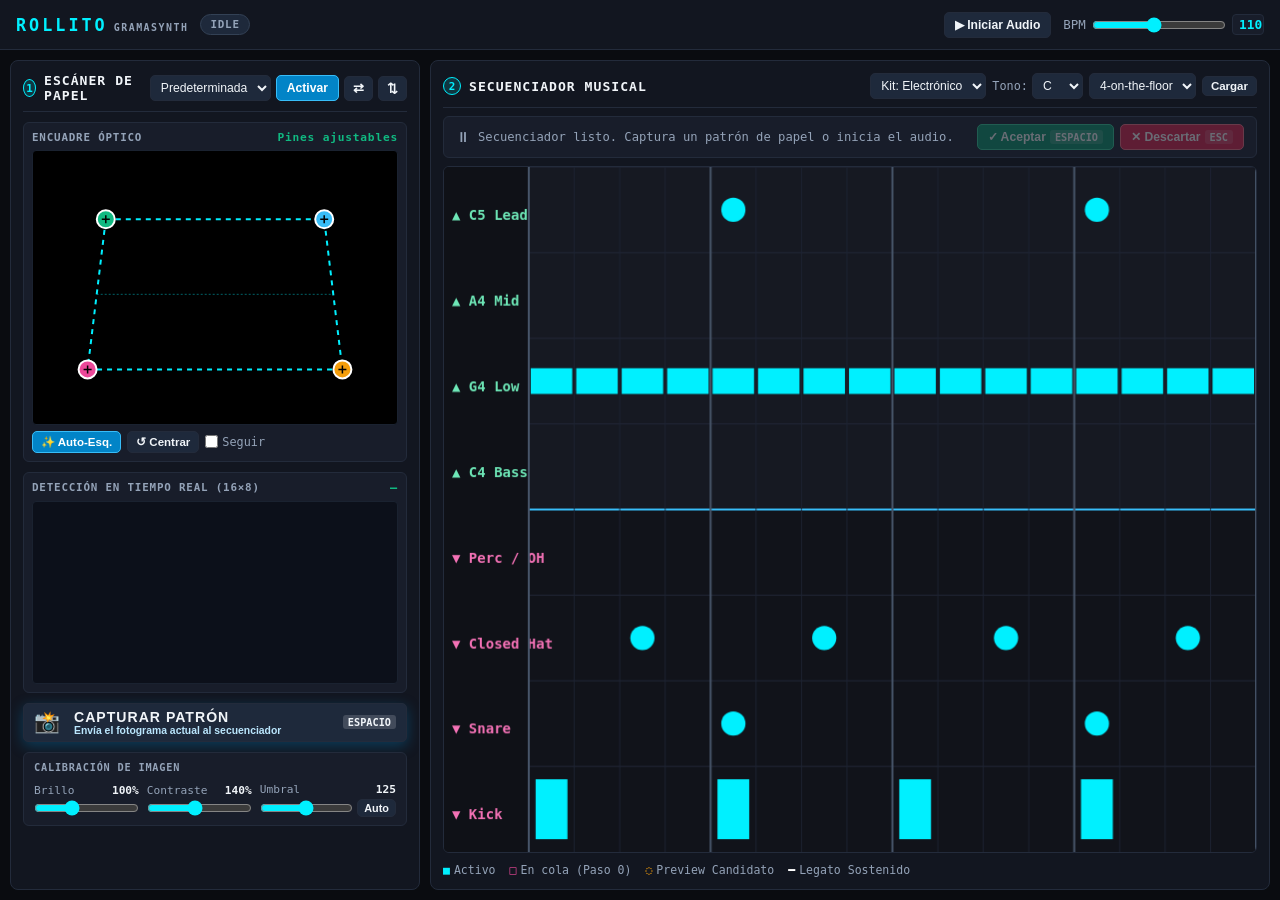
==== commit 3f804451: "feat(ui): redesign GUI/UX with ergonomic two-deck workflow, dedicated binary preview card, in-panel " ====
--- a/src/index.html
+++ b/src/index.html
@@ -8,129 +8,180 @@
 </head>
 <body>
 
+  <!-- CABECERA SUPERIOR: IDENTIDAD + ESTADO + TRANSPORTE MAESTRO -->
   <header>
     <div class="brand">
-      <h1>ROLLITO</h1>
+      <div class="brand-text">
+        <h1>ROLLITO</h1>
+        <span class="brand-sub">GRAMASYNTH</span>
+      </div>
       <span id="statusBadge" class="status-badge status-idle">IDLE</span>
     </div>
-    <div class="top-actions">
-      <span id="confidenceMeter" class="confidence-text">—</span>
-      <button id="btnCapture" class="btn btn-accept">📸 Capturar</button>
-      <button id="btnPlay" class="btn btn-primary">▶ Iniciar</button>
+
+    <!-- Transporte Maestro de Audio -->
+    <div class="master-transport">
+      <button id="btnPlay" class="btn btn-play">▶ Iniciar Audio</button>
+      <div class="tempo-control">
+        <label for="bpmSlider">BPM</label>
+        <input type="range" id="bpmSlider" min="50" max="180" value="110">
+        <span id="bpmVal" class="val-badge">110</span>
+      </div>
     </div>
   </header>
 
   <main>
 
-    <!-- COLUMNA IZQUIERDA: CÁMARA + controles de lectura -->
-    <div class="panel panel-left" id="panelCamera">
+    <!-- COLUMNA IZQUIERDA: ESCÁNER ÓPTICO Y CAPTURA -->
+    <section class="panel panel-left" id="panelCamera">
       <div class="panel-header">
-        <h2>Cámara</h2>
-        <div class="control-group">
-          <select id="cameraSelect"><option value="">Predeterminada</option></select>
+        <div class="panel-title-wrap">
+          <span class="step-num">1</span>
+          <h2>Escáner de Papel</h2>
+        </div>
+        <div class="camera-actions">
+          <select id="cameraSelect" title="Dispositivo de video"><option value="">Predeterminada</option></select>
           <button id="btnCamera" class="btn btn-primary">Activar</button>
-          <button id="btnMirror" class="btn" title="Espejo">⇄</button>
-          <button id="btnFlipV" class="btn" title="Voltear">⇅</button>
+          <button id="btnMirror" class="btn btn-icon" title="Espejo horizontal">⇄</button>
+          <button id="btnFlipV" class="btn btn-icon" title="Invertir vertical">⇅</button>
         </div>
       </div>
 
-      <!-- Viewport: video + pines + binary overlay como inset -->
-      <div class="camera-viewport">
-        <video id="webcam" playsinline autoplay muted></video>
-        <canvas id="pinCanvas" class="corner-pin-canvas"></canvas>
-        <!-- Binary inset: esquina inferior-derecha, muestra el procesado en tiempo real -->
-        <canvas id="processedCanvas" class="binary-inset" width="480" height="240"></canvas>
-        <span class="inset-label">BINARIO</span>
+      <!-- 1.1 Viewport de Video + Pines interactivos (100% despejado) -->
+      <div class="camera-box">
+        <div class="box-header">
+          <span class="box-title">ENCUADRE ÓPTICO</span>
+          <span id="cornerDetectStatus" class="status-text">Pines ajustables</span>
+        </div>
+        <div class="camera-viewport">
+          <video id="webcam" playsinline autoplay muted></video>
+          <canvas id="pinCanvas" class="corner-pin-canvas"></canvas>
+        </div>
+        <div class="box-toolbar">
+          <button id="btnAutoCorner" class="btn btn-sm btn-primary">✨ Auto-Esq.</button>
+          <button id="btnResetPins" class="btn btn-sm">↺ Centrar</button>
+          <label class="toggle-label">
+            <input type="checkbox" id="autoTrackCheck"> Seguir
+          </label>
+        </div>
       </div>
 
-      <!-- Canvas de trabajo oculto (para homografía y lectura) -->
+      <!-- Canvas de trabajo oculto (para rectificación matemática de homografía) -->
       <canvas id="rectifiedCanvas" class="offscreen-canvas" width="480" height="240"></canvas>
 
-      <div class="controls-bar">
-        <button id="btnAutoCorner" class="btn btn-primary">✨ Auto-Esq.</button>
-        <button id="btnResetPins" class="btn">↺ Centrar</button>
-        <label class="toggle-label">
-          <input type="checkbox" id="autoTrackCheck"> Seguir
-        </label>
-        <span id="cornerDetectStatus" class="status-text">Pines ajustables</span>
+      <!-- 1.2 Previsualización Digital en Vivo (Tarjeta dedicada, no inset) -->
+      <div class="preview-box">
+        <div class="box-header">
+          <span class="box-title">DETECCIÓN EN TIEMPO REAL (16×8)</span>
+          <span id="confidenceMeter" class="confidence-text">—</span>
+        </div>
+        <div class="processed-viewport">
+          <canvas id="processedCanvas" class="processed-canvas" width="480" height="240"></canvas>
+        </div>
       </div>
 
-      <div class="controls-bar controls-bar-sliders">
-        <div class="control-group">
-          <label>Brillo</label>
-          <input type="range" id="brightnessSlider" min="50" max="200" value="100">
-          <span id="brightnessVal">100%</span>
+      <!-- 1.3 BOTÓN PRINCIPAL DE CAPTURA (Directamente con la visión) -->
+      <button id="btnCapture" class="btn btn-capture">
+        <span class="capture-icon">📸</span>
+        <div class="capture-text-wrap">
+          <span class="capture-title">CAPTURAR PATRÓN</span>
+          <span class="capture-desc">Envía el fotograma actual al secuenciador</span>
         </div>
-        <div class="control-group">
-          <label>Contraste</label>
-          <input type="range" id="contrastSlider" min="50" max="250" value="140">
-          <span id="contrastVal">140%</span>
+        <span class="badge-key">ESPACIO</span>
+      </button>
+
+      <!-- 1.4 Calibración de Imagen y Filtros -->
+      <div class="calibration-box">
+        <div class="box-title-sm">CALIBRACIÓN DE IMAGEN</div>
+        <div class="sliders-grid">
+          <div class="slider-field">
+            <div class="slider-head"><span>Brillo</span><span id="brightnessVal">100%</span></div>
+            <input type="range" id="brightnessSlider" min="50" max="200" value="100">
+          </div>
+          <div class="slider-field">
+            <div class="slider-head"><span>Contraste</span><span id="contrastVal">140%</span></div>
+            <input type="range" id="contrastSlider" min="50" max="250" value="140">
+          </div>
+          <div class="slider-field">
+            <div class="slider-head"><span>Umbral</span><span id="thresholdVal">125</span></div>
+            <div class="input-with-btn">
+              <input type="range" id="thresholdSlider" min="30" max="220" value="125">
+              <button id="btnAutoThreshold" class="btn btn-xs" title="Auto-umbral Otsu">Auto</button>
+            </div>
+          </div>
         </div>
-        <div class="control-group">
-          <label>Umbral</label>
-          <input type="range" id="thresholdSlider" min="30" max="220" value="125">
-          <span id="thresholdVal">125</span>
+      </div>
+    </section>
+
+    <!-- COLUMNA DERECHA: SECUENCIADOR Y MOTOR MUSICAL -->
+    <section class="panel panel-right sequencer-panel">
+      <!-- 2.1 Cabecera del Secuenciador y Selección de Instrumento -->
+      <div class="panel-header">
+        <div class="panel-title-wrap">
+          <span class="step-num">2</span>
+          <h2>Secuenciador Musical</h2>
         </div>
-        <button id="btnAutoThreshold" class="btn">Auto</button>
-      </div>
-    </div>
-
-    <!-- COLUMNA DERECHA: SECUENCIADOR (ocupa toda la altura) -->
-    <div class="panel panel-right sequencer-panel">
-      <div class="panel-header">
-        <h2>Secuenciador</h2>
-        <div class="control-group">
-          <button id="btnAccept" class="btn btn-accept" disabled>✓ <span class="badge-key">ESPACIO</span></button>
-          <button id="btnDiscard" class="btn btn-action" disabled>✕ <span class="badge-key">ESC</span></button>
-          <select id="kitSelect" title="Kit de batería">
+        <div class="sequencer-settings">
+          <select id="kitSelect" title="Kit de percusión">
             <option value="electronic">Kit: Electrónico</option>
             <option value="acoustic">Kit: Acústico</option>
             <option value="lofi">Kit: Lo-Fi</option>
-            <option value="8bit">Kit: 8bit</option>
+            <option value="8bit">Kit: 8-bit</option>
           </select>
-          <select id="templateSelect">
+          <div class="setting-item">
+            <label for="rootNoteSelect">Tono:</label>
+            <select id="rootNoteSelect" title="Tono pentatónico">
+              <option value="0">C</option>
+              <option value="1">C#</option>
+              <option value="2">D</option>
+              <option value="3">D#</option>
+              <option value="4">E</option>
+              <option value="5">F</option>
+              <option value="6">F#</option>
+              <option value="7">G</option>
+              <option value="8">G#</option>
+              <option value="9">A</option>
+              <option value="10">A#</option>
+              <option value="11">B</option>
+            </select>
+          </div>
+          <select id="templateSelect" title="Plantillas prediseñadas">
             <option value="template_01">4-on-the-floor</option>
             <option value="template_02">Síncopa</option>
             <option value="template_03">Ambient</option>
             <option value="template_04">Acid</option>
             <option value="template_05">3/4</option>
           </select>
-          <button id="btnLoadTemplate" class="btn">Cargar</button>
+          <button id="btnLoadTemplate" class="btn btn-sm">Cargar</button>
         </div>
       </div>
 
-      <canvas id="sequencerCanvas" class="sequencer-canvas" width="960" height="320"></canvas>
-
-      <div class="controls-bar">
-        <div class="control-group">
-          <label>BPM</label>
-          <input type="range" id="bpmSlider" min="50" max="180" value="110">
-          <span id="bpmVal">110</span>
+      <!-- 2.2 Banner Dinámico de Candidato y Decisión -->
+      <div id="candidateBanner" class="candidate-banner state-idle">
+        <div class="banner-message">
+          <span id="bannerIcon" class="banner-icon">⏸</span>
+          <span id="bannerText" class="banner-text">Secuenciador listo. Captura un patrón de papel o inicia el audio.</span>
         </div>
-        <div class="control-group">
-          <label>Tono</label>
-          <select id="rootNoteSelect">
-            <option value="0">C</option>
-            <option value="1">C#</option>
-            <option value="2">D</option>
-            <option value="3">D#</option>
-            <option value="4">E</option>
-            <option value="5">F</option>
-            <option value="6">F#</option>
-            <option value="7">G</option>
-            <option value="8">G#</option>
-            <option value="9">A</option>
-            <option value="10">A#</option>
-            <option value="11">B</option>
-          </select>
-        </div>
-        <div class="legend">
-          <span><strong style="color:#00f0ff;">■</strong> Activo</span>
-          <span><strong style="color:#ec4899;">□</strong> Próximo</span>
-          <span><strong style="color:#f59e0b;">◌</strong> Preview</span>
+        <div class="banner-actions">
+          <button id="btnAccept" class="btn btn-accept" disabled>✓ Aceptar <span class="badge-key">ESPACIO</span></button>
+          <button id="btnDiscard" class="btn btn-discard" disabled>✕ Descartar <span class="badge-key">ESC</span></button>
         </div>
       </div>
-    </div>
+
+      <!-- 2.3 Grilla del Secuenciador (Ocupa toda la altura elástica) -->
+      <div class="sequencer-canvas-wrap">
+        <canvas id="sequencerCanvas" class="sequencer-canvas"></canvas>
+      </div>
+
+      <!-- 2.4 Leyenda de Colores y Notación Tangible -->
+      <div class="sequencer-footer">
+        <div class="legend">
+          <span class="legend-item"><strong style="color:var(--accent-cyan);">■</strong> Activo</span>
+          <span class="legend-item"><strong style="color:var(--accent-magenta);">□</strong> En cola (Paso 0)</span>
+          <span class="legend-item"><strong style="color:var(--accent-amber);">◌</strong> Preview Candidato</span>
+          <span class="legend-item"><strong style="color:#ffffff;">━</strong> Legato Sostenido</span>
+        </div>
+      </div>
+    </section>
 
   </main>
 
--- a/src/css/style.css
+++ b/src/css/style.css
@@ -1,14 +1,17 @@
 :root {
   --bg-color: #0a0c10;
-  --panel-bg: #131720;
+  --panel-bg: #121620;
+  --panel-card: #181d2a;
   --border-color: #232b3b;
+  --border-focus: #38bdf8;
   --text-main: #f1f5f9;
   --text-muted: #94a3b8;
   --accent-cyan: #00f0ff;
   --accent-magenta: #ec4899;
   --accent-amber: #f59e0b;
   --accent-green: #10b981;
-  --header-h: 48px;
+  --accent-red: #f43f5e;
+  --header-h: 50px;
 }
 
 * { box-sizing: border-box; margin: 0; padding: 0; }
@@ -19,14 +22,14 @@
 }
 
 body {
-  font-family: -apple-system, BlinkMacSystemFont, "Segoe UI", Roboto, monospace;
+  font-family: -apple-system, BlinkMacSystemFont, "Segoe UI", Roboto, "Helvetica Neue", monospace;
   background-color: var(--bg-color);
   color: var(--text-main);
   display: flex;
   flex-direction: column;
 }
 
-/* ── HEADER ───────────────────────────────────────────── */
+/* ── CABECERA SUPERIOR ───────────────────────────────── */
 header {
   height: var(--header-h);
   flex-shrink: 0;
@@ -36,89 +39,226 @@
   display: flex;
   justify-content: space-between;
   align-items: center;
+  gap: 16px;
+}
+
+.brand {
+  display: flex;
+  align-items: center;
   gap: 12px;
 }
 
-.brand { display: flex; align-items: center; gap: 10px; }
-.brand h1 { font-size: 1rem; letter-spacing: 3px; color: var(--accent-cyan); }
-
-.top-actions { display: flex; align-items: center; gap: 8px; }
+.brand-text {
+  display: flex;
+  align-items: baseline;
+  gap: 6px;
+}
+
+.brand-text h1 {
+  font-size: 1.05rem;
+  letter-spacing: 3px;
+  font-weight: 800;
+  color: var(--accent-cyan);
+}
+
+.brand-sub {
+  font-size: 0.62rem;
+  letter-spacing: 1.5px;
+  color: var(--text-muted);
+  font-weight: 600;
+}
 
 .status-badge {
-  padding: 2px 8px;
+  padding: 3px 9px;
   border-radius: 9999px;
   font-size: 0.68rem;
-  font-weight: bold;
+  font-weight: 700;
   text-transform: uppercase;
-  letter-spacing: 0.5px;
-}
-.status-idle    { background: #334155; color: #cbd5e1; }
-.status-running { background: rgba(0,240,255,.15); color: var(--accent-cyan); border: 1px solid var(--accent-cyan); }
-.status-preview { background: rgba(245,158,11,.15); color: var(--accent-amber); border: 1px solid var(--accent-amber); animation: pulse 1s infinite; }
-.status-pending { background: rgba(236,72,153,.15); color: var(--accent-magenta); border: 1px solid var(--accent-magenta); }
+  letter-spacing: 0.8px;
+}
+.status-idle    { background: #1e293b; color: #94a3b8; border: 1px solid #334155; }
+.status-running { background: rgba(0, 240, 255, 0.12); color: var(--accent-cyan); border: 1px solid var(--accent-cyan); }
+.status-preview { background: rgba(245, 158, 11, 0.15); color: var(--accent-amber); border: 1px solid var(--accent-amber); animation: pulse 1.2s infinite; }
+.status-pending { background: rgba(236, 72, 153, 0.15); color: var(--accent-magenta); border: 1px solid var(--accent-magenta); }
 @keyframes pulse { 0%,100%{opacity:1} 50%{opacity:.5} }
 
-/* ── MAIN GRID ────────────────────────────────────────── */
+/* Transporte Maestro */
+.master-transport {
+  display: flex;
+  align-items: center;
+  gap: 12px;
+}
+
+.btn-play {
+  background: #0284c7;
+  border: 1px solid #38bdf8;
+  color: #fff;
+  font-weight: 700;
+  padding: 6px 14px;
+}
+.btn-play:hover { background: #0369a1; }
+
+.tempo-control {
+  display: flex;
+  align-items: center;
+  gap: 6px;
+  font-size: 0.78rem;
+  color: var(--text-muted);
+}
+.val-badge {
+  font-family: monospace;
+  font-size: 0.8rem;
+  font-weight: 700;
+  color: var(--accent-cyan);
+  background: #181d2a;
+  padding: 2px 6px;
+  border-radius: 4px;
+  border: 1px solid var(--border-color);
+  min-width: 32px;
+  text-align: center;
+}
+
+/* ── LAYOUT PRINCIPAL DE DOS PANELES ─────────────────── */
 main {
   flex: 1;
   min-height: 0;
+  height: 0;
   display: grid;
-  grid-template-columns: 360px 1fr;
+  grid-template-columns: 410px 1fr;
   gap: 10px;
   padding: 10px;
-}
-
-/* ── PANELS ───────────────────────────────────────────── */
+  overflow: hidden;
+}
+
 .panel {
   background: var(--panel-bg);
   border: 1px solid var(--border-color);
   border-radius: 8px;
   display: flex;
   flex-direction: column;
-  gap: 8px;
-  padding: 10px;
+  gap: 10px;
+  padding: 12px;
   min-height: 0;
+  height: 100%;
   overflow: hidden;
-}
-
-.panel-left  { overflow: visible; }
-.panel-right { }
+  box-sizing: border-box;
+}
 
 .panel-header {
   flex-shrink: 0;
   display: flex;
   justify-content: space-between;
   align-items: center;
-  padding-bottom: 7px;
+  padding-bottom: 8px;
   border-bottom: 1px solid var(--border-color);
   gap: 8px;
-  flex-wrap: wrap;
+}
+
+.panel-title-wrap {
+  display: flex;
+  align-items: center;
+  gap: 8px;
+}
+
+.step-num {
+  display: inline-flex;
+  align-items: center;
+  justify-content: center;
+  width: 18px;
+  height: 18px;
+  border-radius: 50%;
+  background: rgba(0, 240, 255, 0.15);
+  color: var(--accent-cyan);
+  font-size: 0.68rem;
+  font-weight: 800;
+  border: 1px solid var(--accent-cyan);
 }
 
 .panel-header h2 {
-  font-size: 0.78rem;
-  font-weight: 700;
-  color: var(--text-muted);
+  font-size: 0.82rem;
+  font-weight: 700;
+  color: var(--text-main);
   text-transform: uppercase;
   letter-spacing: 1px;
-  white-space: nowrap;
-}
-
-/* ── CAMERA VIEWPORT ──────────────────────────────────── */
+}
+
+/* ── PANEL IZQUIERDO: ESCÁNER Y VISIÓN ────────────────── */
+.panel-left {
+  overflow-y: auto;
+  gap: 10px;
+}
+
+.panel-left::-webkit-scrollbar {
+  width: 5px;
+}
+.panel-left::-webkit-scrollbar-track {
+  background: transparent;
+}
+.panel-left::-webkit-scrollbar-thumb {
+  background: #232b3b;
+  border-radius: 3px;
+}
+.panel-left::-webkit-scrollbar-thumb:hover {
+  background: #334155;
+}
+
+.camera-actions {
+  display: flex;
+  align-items: center;
+  gap: 5px;
+}
+
+.camera-box, .preview-box, .calibration-box {
+  background: var(--panel-card);
+  border: 1px solid var(--border-color);
+  border-radius: 6px;
+  padding: 8px;
+  display: flex;
+  flex-direction: column;
+  gap: 6px;
+  flex-shrink: 0;
+}
+
+.box-header {
+  display: flex;
+  justify-content: space-between;
+  align-items: center;
+  font-size: 0.68rem;
+  font-weight: 700;
+  letter-spacing: 0.8px;
+}
+
+.box-title {
+  color: var(--text-muted);
+}
+
+.status-text {
+  font-size: 0.7rem;
+  color: var(--accent-green);
+  font-weight: 600;
+}
+
+.confidence-text {
+  font-size: 0.74rem;
+  font-weight: 700;
+  color: var(--accent-green);
+}
+
+/* Viewport de Cámara Limpio (Sin Insets Obstructivos) */
 .camera-viewport {
   position: relative;
   width: 100%;
-  flex: 1;
-  min-height: 0;
+  aspect-ratio: 4 / 3;
   background: #000;
-  border-radius: 6px;
+  border-radius: 4px;
   overflow: hidden;
+  border: 1px solid #1a2230;
 }
 
 video {
   width: 100%;
   height: 100%;
-  object-fit: cover;
+  object-fit: contain;
   display: block;
 }
 
@@ -133,30 +273,124 @@
   z-index: 2;
 }
 
-/* Binary inset overlay — esquina inferior derecha */
-.binary-inset {
-  position: absolute;
-  right: 8px;
-  bottom: 8px;
-  width: 180px;
-  height: 90px;
-  border: 1px solid var(--accent-cyan);
+.box-toolbar {
+  display: flex;
+  align-items: center;
+  gap: 6px;
+}
+
+/* Previsualización Binarizada Dedicada */
+.processed-viewport {
+  position: relative;
+  width: 100%;
+  aspect-ratio: 2 / 1;
+  background: #0c101a;
   border-radius: 4px;
-  z-index: 3;
-  opacity: 0.85;
-  pointer-events: none;
-}
-
-.inset-label {
-  position: absolute;
-  right: 12px;
-  bottom: 102px;
-  font-size: 0.6rem;
-  font-weight: 700;
-  color: var(--accent-cyan);
+  overflow: hidden;
+  border: 1px solid #1a2230;
+  display: flex;
+  align-items: center;
+  justify-content: center;
+}
+
+.processed-canvas {
+  width: 100%;
+  height: 100%;
+  object-fit: contain;
+  display: block;
+}
+
+/* Botón Principal de Captura */
+.btn-capture {
+  width: 100%;
+  display: flex;
+  align-items: center;
+  justify-content: space-between;
+  padding: 10px 14px;
+  background: linear-gradient(135deg, #0284c7 0%, #0369a1 100%);
+  border: 1px solid #38bdf8;
+  border-radius: 6px;
+  color: #fff;
+  cursor: pointer;
+  flex-shrink: 0;
+  box-shadow: 0 4px 14px rgba(2, 132, 199, 0.35);
+  transition: all 0.15s ease;
+  user-select: none;
+}
+.btn-capture:hover {
+  background: linear-gradient(135deg, #0369a1 0%, #075985 100%);
+  box-shadow: 0 4px 18px rgba(2, 132, 199, 0.5);
+  transform: translateY(-1px);
+}
+.btn-capture:active {
+  transform: translateY(1px);
+}
+
+.capture-icon {
+  font-size: 1.3rem;
+}
+
+.capture-text-wrap {
+  display: flex;
+  flex-direction: column;
+  align-items: flex-start;
+  flex: 1;
+  margin-left: 10px;
+}
+
+.capture-title {
+  font-size: 0.88rem;
+  font-weight: 800;
   letter-spacing: 1px;
-  z-index: 4;
-  pointer-events: none;
+}
+
+.capture-desc {
+  font-size: 0.65rem;
+  color: #bae6fd;
+}
+
+/* Calibración de Imagen */
+.calibration-box {
+  padding: 8px 10px;
+}
+
+.box-title-sm {
+  font-size: 0.64rem;
+  font-weight: 700;
+  color: var(--text-muted);
+  letter-spacing: 0.8px;
+  margin-bottom: 4px;
+}
+
+.sliders-grid {
+  display: grid;
+  grid-template-columns: 1fr 1fr 1.3fr;
+  gap: 8px;
+  align-items: center;
+}
+
+.slider-field {
+  display: flex;
+  flex-direction: column;
+  gap: 3px;
+}
+
+.slider-head {
+  display: flex;
+  justify-content: space-between;
+  font-size: 0.7rem;
+  color: var(--text-muted);
+}
+.slider-head span:last-child {
+  font-family: monospace;
+  color: var(--text-main);
+  font-weight: 600;
+}
+
+.input-with-btn {
+  display: flex;
+  align-items: center;
+  gap: 4px;
 }
 
 /* Hidden working canvas */
@@ -167,107 +401,184 @@
   pointer-events: none;
 }
 
-/* ── SEQUENCER ────────────────────────────────────────── */
-.sequencer-panel { }
-
-.sequencer-canvas {
-  width: 100%;
+/* ── PANEL DERECHO: SECUENCIADOR MUSICAL ──────────────── */
+.sequencer-panel {
+  display: flex;
+  flex-direction: column;
+  gap: 8px;
+}
+
+.sequencer-settings {
+  display: flex;
+  align-items: center;
+  gap: 6px;
+  flex-wrap: wrap;
+}
+
+.setting-item {
+  display: flex;
+  align-items: center;
+  gap: 4px;
+  font-size: 0.74rem;
+  color: var(--text-muted);
+}
+
+/* Banner de Estado y Decisión de Candidato */
+.candidate-banner {
+  flex-shrink: 0;
+  display: flex;
+  justify-content: space-between;
+  align-items: center;
+  padding: 7px 12px;
+  border-radius: 6px;
+  border: 1px solid var(--border-color);
+  background: var(--panel-card);
+  gap: 10px;
+  transition: all 0.2s ease;
+}
+
+.banner-message {
+  display: flex;
+  align-items: center;
+  gap: 8px;
+  font-size: 0.76rem;
+  color: var(--text-muted);
+}
+
+.banner-icon {
+  font-size: 0.9rem;
+}
+
+.banner-actions {
+  display: flex;
+  align-items: center;
+  gap: 6px;
+}
+
+/* Estados del Banner */
+.candidate-banner.state-preview {
+  background: rgba(245, 158, 11, 0.12);
+  border-color: var(--accent-amber);
+  box-shadow: 0 0 14px rgba(245, 158, 11, 0.2);
+}
+.candidate-banner.state-preview .banner-message {
+  color: var(--accent-amber);
+  font-weight: 600;
+}
+
+.candidate-banner.state-pending {
+  background: rgba(236, 72, 153, 0.12);
+  border-color: var(--accent-magenta);
+}
+.candidate-banner.state-pending .banner-message {
+  color: var(--accent-magenta);
+  font-weight: 600;
+}
+
+.candidate-banner.state-running {
+  background: rgba(0, 240, 255, 0.06);
+  border-color: rgba(0, 240, 255, 0.25);
+}
+.candidate-banner.state-running .banner-message {
+  color: #cbd5e1;
+}
+
+/* Canvas del Secuenciador (Ocupa todo el espacio elástico vertical) */
+.sequencer-canvas-wrap {
   flex: 1;
   min-height: 0;
+  height: 0;
+  width: 100%;
+  position: relative;
+  display: flex;
+}
+
+.sequencer-canvas {
+  width: 100%;
+  height: 100%;
   border-radius: 6px;
   border: 1px solid var(--border-color);
   cursor: pointer;
   display: block;
-}
-
-/* ── CONTROLS ─────────────────────────────────────────── */
-.controls-bar {
+  background: #0f1117;
+}
+
+/* Pie del Secuenciador y Leyenda */
+.sequencer-footer {
   flex-shrink: 0;
-  display: flex;
+  padding-top: 2px;
+}
+
+.legend {
+  display: flex;
+  gap: 14px;
+  font-size: 0.72rem;
+  color: var(--text-muted);
   flex-wrap: wrap;
-  align-items: center;
-  gap: 8px;
-}
-
-.controls-bar-sliders {
-  gap: 6px;
-  font-size: 0.76rem;
-}
-
-.control-group {
-  display: flex;
-  align-items: center;
-  gap: 5px;
-  font-size: 0.78rem;
-}
-
+}
+
+.legend-item {
+  display: flex;
+  align-items: center;
+  gap: 4px;
+}
+
+/* ── BOTONES Y ENTRADAS GLOBALES ───────────────────────── */
 .btn {
   background: #1e293b;
   color: var(--text-main);
   border: 1px solid var(--border-color);
   padding: 5px 10px;
   border-radius: 5px;
-  font-size: 0.78rem;
+  font-size: 0.76rem;
   font-weight: 600;
   cursor: pointer;
-  display: flex;
+  display: inline-flex;
   align-items: center;
   gap: 4px;
   transition: background 0.1s;
   white-space: nowrap;
   user-select: none;
-  -webkit-user-select: none;
   touch-action: manipulation;
 }
-.btn:hover, .btn:active { background: #334155; }
+.btn:hover:not(:disabled) { background: #334155; }
+.btn:disabled { opacity: 0.35; cursor: not-allowed; }
 
 .btn-primary { background: #0284c7; border-color: #38bdf8; color: #fff; }
-.btn-primary:hover, .btn-primary:active { background: #0369a1; }
-
-.btn-action  { background: #e11d48; border-color: #fb7185; color: #fff; }
-.btn-action:hover, .btn-action:active { background: #be123c; }
+.btn-primary:hover:not(:disabled) { background: #0369a1; }
 
 .btn-accept  { background: #059669; border-color: #34d399; color: #fff; }
-.btn-accept:hover, .btn-accept:active { background: #047857; }
+.btn-accept:hover:not(:disabled) { background: #047857; }
+
+.btn-discard { background: #e11d48; border-color: #fb7185; color: #fff; }
+.btn-discard:hover:not(:disabled) { background: #be123c; }
+
+.btn-sm { padding: 3px 8px; font-size: 0.72rem; }
+.btn-xs { padding: 2px 6px; font-size: 0.68rem; }
+.btn-icon { padding: 4px 8px; font-size: 0.82rem; }
 
 .badge-key {
-  background: rgba(255,255,255,0.15);
-  padding: 1px 4px;
+  background: rgba(255, 255, 255, 0.16);
+  padding: 1px 5px;
   border-radius: 3px;
-  font-size: 0.68rem;
+  font-size: 0.64rem;
   font-family: monospace;
+  font-weight: 700;
 }
 
 .toggle-label {
   display: flex;
   align-items: center;
   gap: 4px;
-  font-size: 0.78rem;
+  font-size: 0.74rem;
   cursor: pointer;
   color: var(--text-muted);
 }
 
-.status-text {
-  font-size: 0.72rem;
-  color: var(--text-muted);
-  margin-left: auto;
-}
-
-.confidence-text {
-  font-size: 0.82rem;
-  font-weight: bold;
-  color: var(--accent-green);
-}
-
-.legend {
-  display: flex;
-  gap: 10px;
-  font-size: 0.74rem;
-  color: var(--text-muted);
-  margin-left: auto;
-}
-
-input[type="range"] { accent-color: var(--accent-cyan); width: 70px; }
+input[type="range"] {
+  accent-color: var(--accent-cyan);
+  width: 100%;
+}
 
 select {
   background: #1e293b;
@@ -275,16 +586,16 @@
   border: 1px solid var(--border-color);
   padding: 4px 6px;
   border-radius: 5px;
-  font-size: 0.78rem;
+  font-size: 0.76rem;
 }
 
 /* ── RESPONSIVE ───────────────────────────────────────── */
-@media (max-width: 900px) {
+@media (max-width: 950px) {
   html, body { overflow: auto; }
   main {
     grid-template-columns: 1fr;
     height: auto;
   }
-  .panel-left { height: 80vw; }
-  .binary-inset { width: 120px; height: 60px; }
-}
+  .panel-left { max-height: none; }
+  .sequencer-canvas-wrap { height: 380px; }
+}
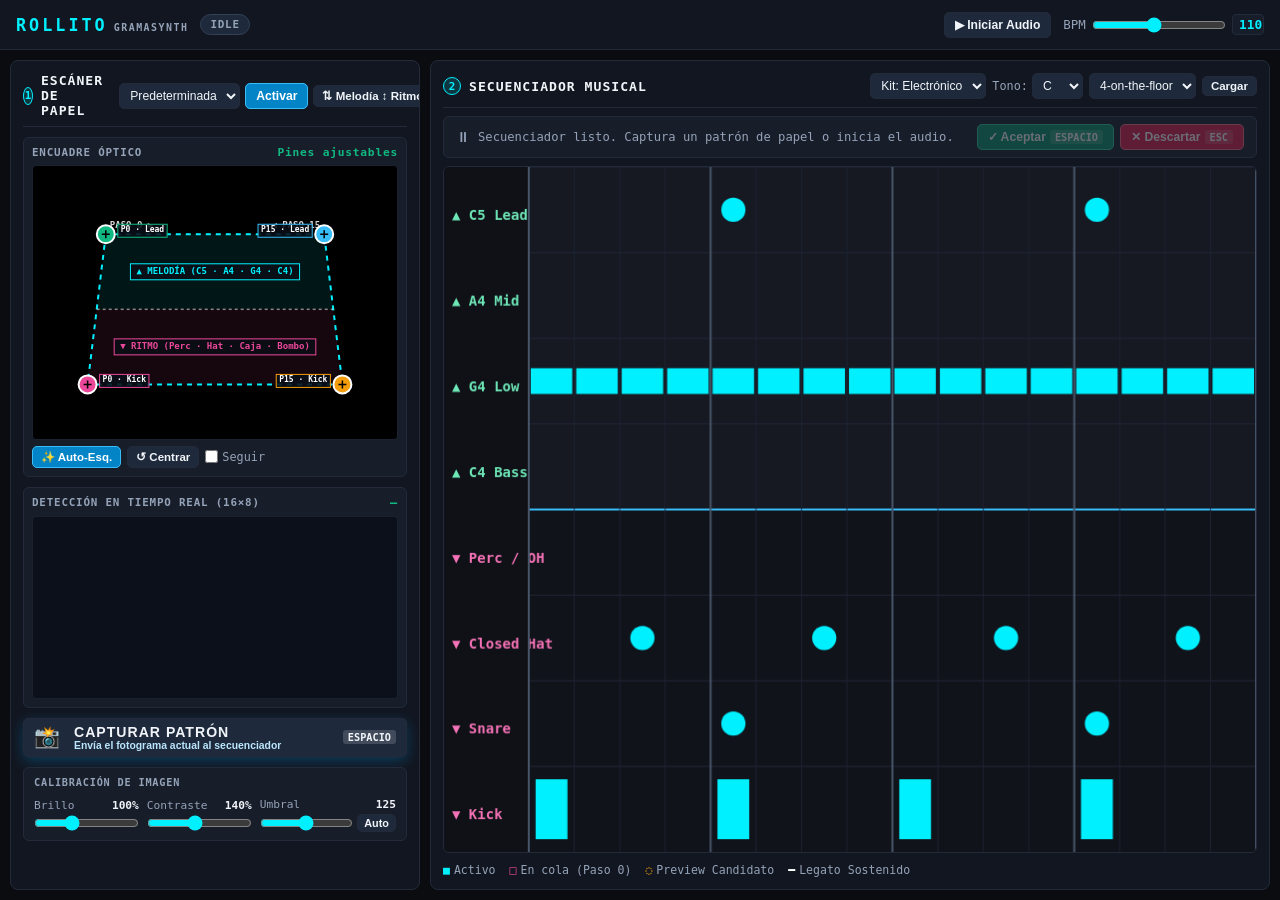
==== commit a0baeab1: "feat(vision): add explicit orientation HUD in camera viewport, row track labels, and clear Melodía/R" ====
--- a/src/index.html
+++ b/src/index.html
@@ -41,8 +41,8 @@
         <div class="camera-actions">
           <select id="cameraSelect" title="Dispositivo de video"><option value="">Predeterminada</option></select>
           <button id="btnCamera" class="btn btn-primary">Activar</button>
-          <button id="btnMirror" class="btn btn-icon" title="Espejo horizontal">⇄</button>
-          <button id="btnFlipV" class="btn btn-icon" title="Invertir vertical">⇅</button>
+          <button id="btnFlipV" class="btn btn-sm" title="Invertir Arriba/Abajo (Melodía ↕ Ritmo)">⇅ Melodía ↕ Ritmo</button>
+          <button id="btnMirror" class="btn btn-sm" title="Invertir Tiempo (Paso 0 ↔ 15)">⇄ Paso 0 ↔ 15</button>
         </div>
       </div>
 
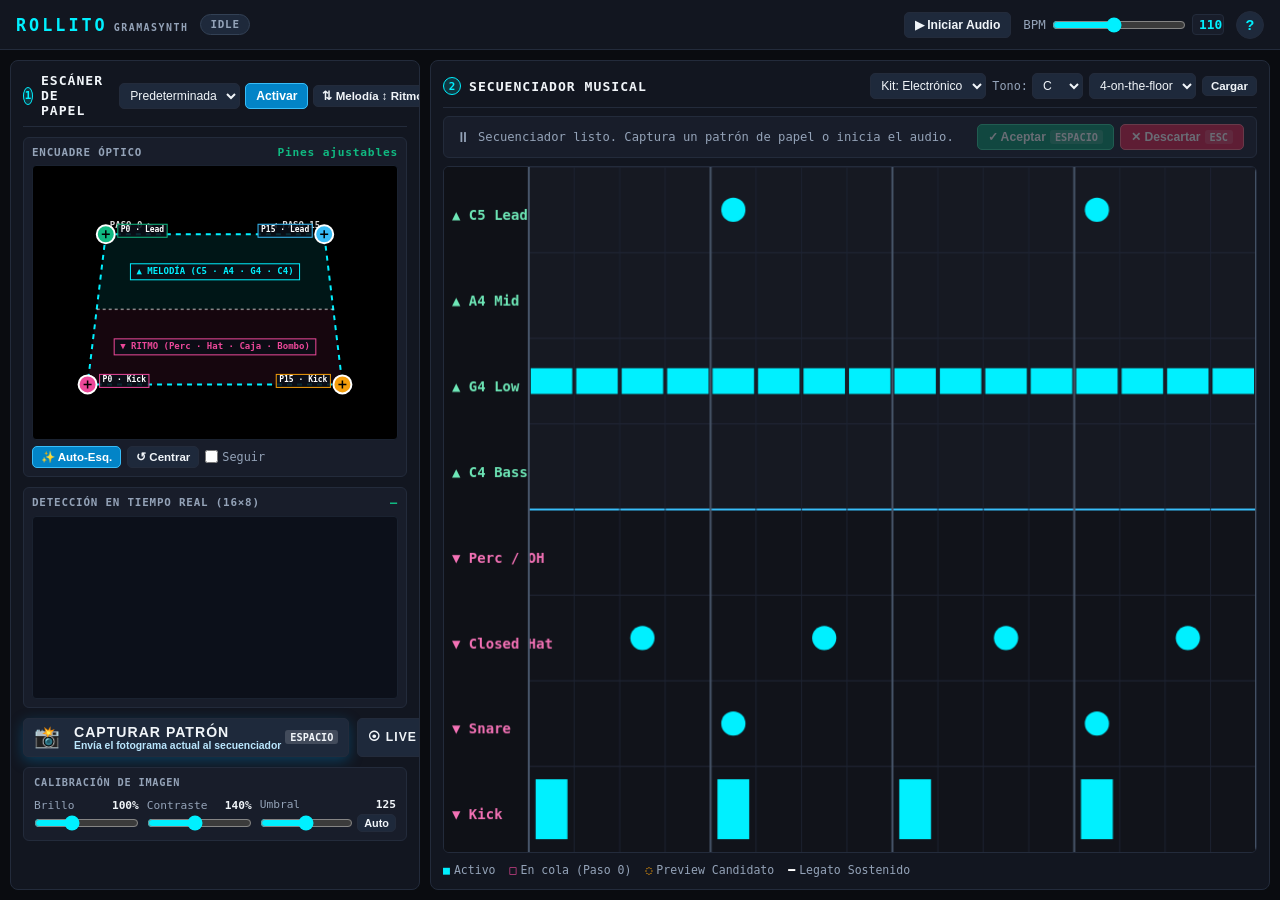
==== commit 0d1c5059: "feat(ui): add help modal button with project description, usage guide, and github repo link" ====
--- a/src/index.html
+++ b/src/index.html
@@ -26,6 +26,7 @@
         <input type="range" id="bpmSlider" min="50" max="180" value="110">
         <span id="bpmVal" class="val-badge">110</span>
       </div>
+      <button id="btnHelp" class="btn btn-help" title="Ayuda e información del proyecto">?</button>
     </div>
   </header>
 
@@ -79,15 +80,20 @@
         </div>
       </div>
 
-      <!-- 1.3 BOTÓN PRINCIPAL DE CAPTURA (Directamente con la visión) -->
-      <button id="btnCapture" class="btn btn-capture">
-        <span class="capture-icon">📸</span>
-        <div class="capture-text-wrap">
-          <span class="capture-title">CAPTURAR PATRÓN</span>
-          <span class="capture-desc">Envía el fotograma actual al secuenciador</span>
-        </div>
-        <span class="badge-key">ESPACIO</span>
-      </button>
+      <!-- 1.3 BOTÓN PRINCIPAL DE CAPTURA + MODO LIVE -->
+      <div class="capture-row">
+        <button id="btnCapture" class="btn btn-capture">
+          <span class="capture-icon">📸</span>
+          <div class="capture-text-wrap">
+            <span class="capture-title">CAPTURAR PATRÓN</span>
+            <span class="capture-desc">Envía el fotograma actual al secuenciador</span>
+          </div>
+          <span class="badge-key">ESPACIO</span>
+        </button>
+        <button id="btnLiveMode" class="btn btn-live" title="Modo en vivo: aplica el patrón detectado automáticamente en cada compás">
+          ⦿ LIVE
+        </button>
+      </div>
 
       <!-- 1.4 Calibración de Imagen y Filtros -->
       <div class="calibration-box">
@@ -185,6 +191,62 @@
 
   </main>
 
+  <!-- MODAL DE AYUDA Y SOBRE EL PROYECTO -->
+  <div id="helpModal" class="modal-backdrop" style="display: none;">
+    <div class="modal-card">
+      <div class="modal-header">
+        <div class="modal-title-wrap">
+          <h2>ROLLITO // Gramasynth</h2>
+          <span class="modal-subtitle">Ecosistema electroacústico POSNETES</span>
+        </div>
+        <button id="btnCloseHelp" class="btn btn-close" title="Cerrar modal">✕</button>
+      </div>
+
+      <div class="modal-body">
+        <section class="modal-section">
+          <h3>¿Qué es este proyecto?</h3>
+          <p>
+            ROLLITO es una interfaz tangible que transforma partituras gráficas y trazos dibujados a mano sobre rollos de papel térmico (58&nbsp;mm) en música electrónica en tiempo real.
+          </p>
+          <p>
+            Mediante una cámara web y algoritmos de visión artificial, rectifica la perspectiva del papel, binariza el contraste de la tinta y mapea una matriz de <strong>16 pasos de tiempo × 8 pistas de sonido</strong> (4 melódicas y 4 de batería), sincronizándola en el compás sin cortar la música.
+          </p>
+        </section>
+
+        <section class="modal-section">
+          <h3>¿Cómo se usa?</h3>
+          <ol class="help-steps">
+            <li><strong>Encuadre:</strong> Coloca el papel bajo la cámara y mueve los 4 pines de esquina sobre los marcadores del papel (o pulsa <em>✨ Auto-Esq.</em>).</li>
+            <li><strong>Orientación:</strong> La mitad superior (Cyan) corresponde a <strong>Melodía</strong> (notas C5 a C4) y la inferior (Magenta) a <strong>Ritmo</strong> (batería). Si tu papel quedó invertido, pulsa <strong>⇅ Melodía ↕ Ritmo</strong>.</li>
+            <li><strong>Calibración:</strong> En la caja <em>Detección en tiempo real</em> verifica que tus trazos se lean como notas. Puedes ajustar los sliders de <em>Brillo</em>, <em>Contraste</em> y <em>Umbral</em>.</li>
+            <li><strong>Captura:</strong> Presiona el botón grande <strong>📸 CAPTURAR PATRÓN</strong> o toca la barra <kbd>ESPACIO</kbd>.</li>
+            <li><strong>Decisión:</strong> El patrón pasará al secuenciador en color ámbar. Presiona <strong>✓ Aceptar</strong> (<kbd>ESPACIO</kbd>) para sincronizarlo al paso 0 del próximo compás, o <strong>✕ Descartar</strong> (<kbd>ESC</kbd>).</li>
+            <li><strong>Interpretación:</strong> Puedes cambiar el tempo (BPM), el kit de batería (Electrónico, Acústico, Lo-Fi, 8-bit), la tonalidad o tocar cualquier celda con el mouse para editar en vivo.</li>
+          </ol>
+        </section>
+
+        <section class="modal-section">
+          <h3>Atajos de teclado</h3>
+          <ul class="help-shortcuts">
+            <li><span class="badge-key">ESPACIO</span> Captura el fotograma actual / Acepta el candidato si ya está en preview.</li>
+            <li><span class="badge-key">ESC</span> Descarta el candidato en preview / Cierra esta ventana.</li>
+          </ul>
+        </section>
+
+        <section class="modal-section modal-repo-section">
+          <h3>Repositorio y código fuente</h3>
+          <p>Desarrollo libre y abierto de código, esquemas de impresión térmica y aplicación Android:</p>
+          <a href="https://github.com/vlasvlasvlas/gramasynth" target="_blank" rel="noopener noreferrer" class="repo-link">
+            <svg width="18" height="18" viewBox="0 0 24 24" fill="currentColor">
+              <path d="M12 0C5.37 0 0 5.37 0 12c0 5.31 3.435 9.795 8.205 11.385.6.105.825-.255.825-.57 0-.285-.015-1.23-.015-2.235-3.015.555-3.795-.735-4.035-1.41-.135-.345-.72-1.41-1.23-1.695-.42-.225-1.02-.78-.015-.795.945-.015 1.62.87 1.845 1.23 1.08 1.815 2.805 1.305 3.495.99.105-.78.42-1.305.765-1.605-2.67-.3-5.46-1.335-5.46-5.925 0-1.305.465-2.385 1.23-3.225-.12-.3-.54-1.53.12-3.18 0 0 1.005-.315 3.3 1.23.96-.27 1.98-.405 3-.405s2.04.135 3 .405c2.295-1.56 3.3-1.23 3.3-1.23.66 1.65.24 2.88.12 3.18.765.84 1.23 1.905 1.23 3.225 0 4.605-2.805 5.625-5.475 5.925.435.375.81 1.095.81 2.22 0 1.605-.015 2.895-.015 3.3 0 .315.225.69.825.57A12.02 12.02 0 0024 12c0-6.63-5.37-12-12-12z"/>
+            </svg>
+            <span>github.com/vlasvlasvlas/gramasynth</span>
+          </a>
+        </section>
+      </div>
+    </div>
+  </div>
+
   <script type="module" src="js/app.js"></script>
 </body>
 </html>
--- a/src/css/style.css
+++ b/src/css/style.css
@@ -301,8 +301,14 @@
 }
 
 /* Botón Principal de Captura */
+.capture-row {
+  display: flex;
+  gap: 8px;
+  flex-shrink: 0;
+}
+
 .btn-capture {
-  width: 100%;
+  flex: 1;
   display: flex;
   align-items: center;
   justify-content: space-between;
@@ -317,6 +323,37 @@
   transition: all 0.15s ease;
   user-select: none;
 }
+
+.btn-live {
+  display: flex;
+  align-items: center;
+  justify-content: center;
+  padding: 10px 14px;
+  background: #1e293b;
+  border: 1px solid var(--border-color);
+  border-radius: 6px;
+  color: var(--text-muted);
+  font-weight: 700;
+  font-size: 0.8rem;
+  letter-spacing: 1px;
+  cursor: pointer;
+  white-space: nowrap;
+  flex-shrink: 0;
+  transition: all 0.15s ease;
+}
+.btn-live:hover { background: #334155; color: var(--text-main); }
+
+.btn-live.live-active {
+  background: rgba(236, 72, 153, 0.15);
+  border-color: var(--accent-magenta);
+  color: var(--accent-magenta);
+  box-shadow: 0 0 12px rgba(236, 72, 153, 0.4);
+  animation: live-pulse 1s ease-in-out infinite;
+}
+@keyframes live-pulse {
+  0%, 100% { box-shadow: 0 0 8px rgba(236, 72, 153, 0.4); }
+  50%       { box-shadow: 0 0 20px rgba(236, 72, 153, 0.7); }
+}
 .btn-capture:hover {
   background: linear-gradient(135deg, #0369a1 0%, #075985 100%);
   box-shadow: 0 4px 18px rgba(2, 132, 199, 0.5);
@@ -599,3 +636,171 @@
   .panel-left { max-height: none; }
   .sequencer-canvas-wrap { height: 380px; }
 }
+
+/* ── BOTÓN DE AYUDA Y MODAL ───────────────────────────── */
+.btn-help {
+  width: 28px;
+  height: 28px;
+  padding: 0;
+  border-radius: 50%;
+  justify-content: center;
+  font-weight: 800;
+  font-size: 0.9rem;
+  background: #1e293b;
+  border: 1px solid var(--border-color);
+  color: var(--accent-cyan);
+  transition: all 0.15s ease;
+}
+.btn-help:hover {
+  background: #334155;
+  border-color: var(--accent-cyan);
+  box-shadow: 0 0 10px rgba(0, 240, 255, 0.3);
+}
+
+.modal-backdrop {
+  position: fixed;
+  inset: 0;
+  background: rgba(10, 12, 16, 0.82);
+  backdrop-filter: blur(5px);
+  -webkit-backdrop-filter: blur(5px);
+  display: flex;
+  align-items: center;
+  justify-content: center;
+  z-index: 1000;
+  padding: 16px;
+  animation: fadeIn 0.15s ease-out;
+}
+@keyframes fadeIn { from { opacity: 0; } to { opacity: 1; } }
+
+.modal-card {
+  background: #141824;
+  border: 1px solid #283347;
+  border-radius: 10px;
+  max-width: 620px;
+  width: 100%;
+  max-height: 88vh;
+  display: flex;
+  flex-direction: column;
+  box-shadow: 0 16px 40px rgba(0, 0, 0, 0.6), 0 0 1px rgba(0, 240, 255, 0.3);
+  overflow: hidden;
+}
+
+.modal-header {
+  padding: 14px 18px;
+  border-bottom: 1px solid #232b3b;
+  display: flex;
+  justify-content: space-between;
+  align-items: center;
+  background: #181d2c;
+}
+
+.modal-title-wrap h2 {
+  font-size: 1.05rem;
+  color: var(--accent-cyan);
+  letter-spacing: 1px;
+  font-weight: 800;
+}
+
+.modal-subtitle {
+  font-size: 0.7rem;
+  color: var(--text-muted);
+  letter-spacing: 0.5px;
+}
+
+.btn-close {
+  background: transparent;
+  border: none;
+  color: var(--text-muted);
+  font-size: 1.1rem;
+  padding: 4px 8px;
+  cursor: pointer;
+  border-radius: 4px;
+}
+.btn-close:hover {
+  background: #232b3b;
+  color: #fff;
+}
+
+.modal-body {
+  padding: 18px;
+  overflow-y: auto;
+  display: flex;
+  flex-direction: column;
+  gap: 16px;
+  font-size: 0.84rem;
+  line-height: 1.55;
+  color: #cbd5e1;
+}
+
+.modal-body::-webkit-scrollbar {
+  width: 5px;
+}
+.modal-body::-webkit-scrollbar-thumb {
+  background: #232b3b;
+  border-radius: 3px;
+}
+
+.modal-section h3 {
+  font-size: 0.85rem;
+  text-transform: uppercase;
+  letter-spacing: 0.8px;
+  color: var(--accent-cyan);
+  margin-bottom: 6px;
+  font-weight: 700;
+}
+
+.modal-section p {
+  margin-bottom: 6px;
+}
+
+.help-steps {
+  margin-left: 18px;
+  display: flex;
+  flex-direction: column;
+  gap: 8px;
+}
+
+.help-steps li strong {
+  color: var(--text-main);
+}
+
+.help-shortcuts {
+  list-style: none;
+  display: flex;
+  flex-direction: column;
+  gap: 6px;
+}
+
+.help-shortcuts li {
+  display: flex;
+  align-items: center;
+  gap: 8px;
+}
+
+.modal-repo-section {
+  border-top: 1px solid #232b3b;
+  padding-top: 12px;
+}
+
+.repo-link {
+  display: inline-flex;
+  align-items: center;
+  gap: 8px;
+  background: #1e293b;
+  border: 1px solid #334155;
+  padding: 8px 14px;
+  border-radius: 6px;
+  color: #38bdf8;
+  text-decoration: none;
+  font-weight: 600;
+  font-family: monospace;
+  font-size: 0.85rem;
+  transition: all 0.15s ease;
+  margin-top: 6px;
+}
+.repo-link:hover {
+  background: #27354a;
+  border-color: #38bdf8;
+  color: #fff;
+  box-shadow: 0 0 12px rgba(56, 189, 248, 0.25);
+}
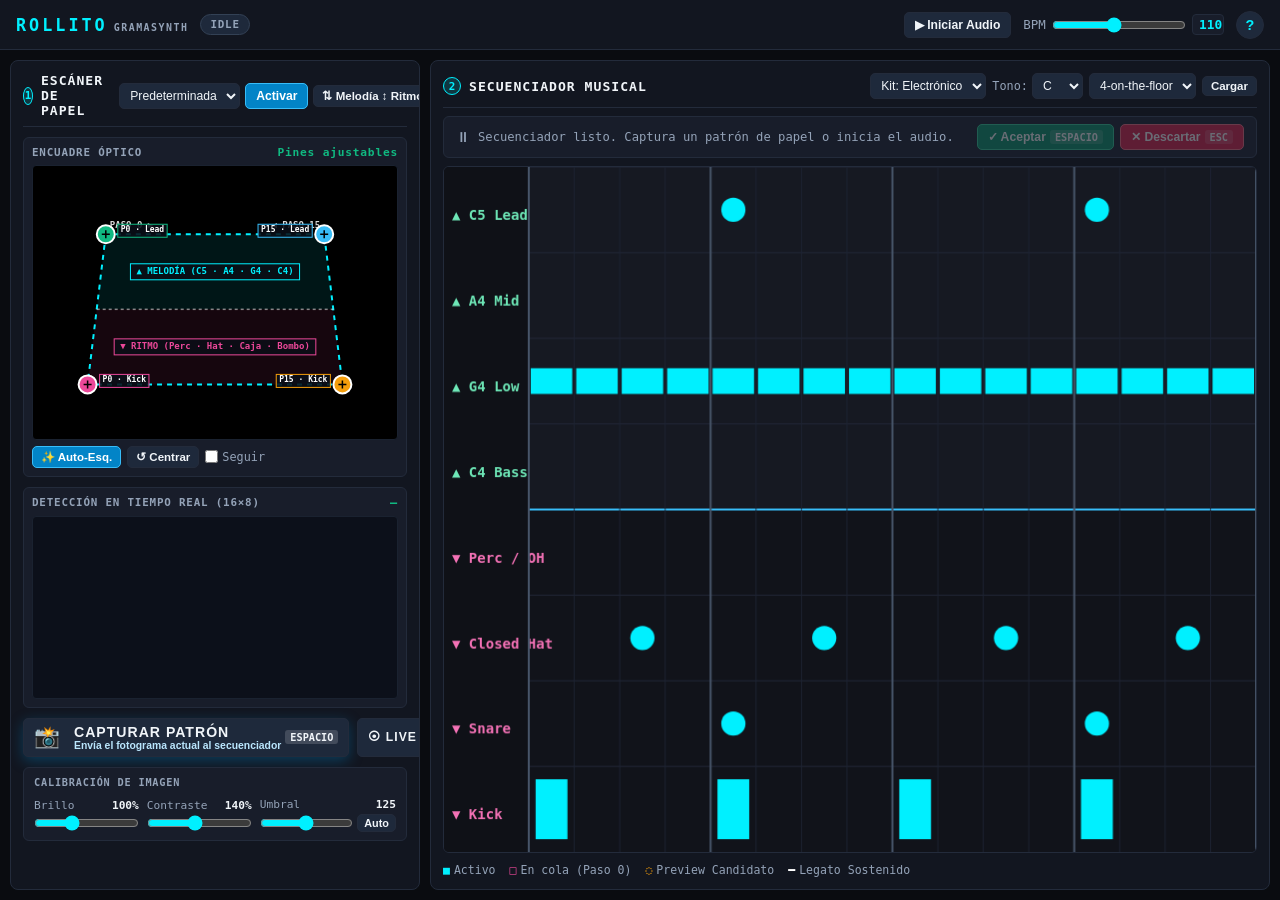
==== commit 424717ed: "feat(camera): add color invert toggle (positive/negative) Adds "⬛ Invertir" button to camera control" ====
--- a/src/index.html
+++ b/src/index.html
@@ -44,6 +44,7 @@
           <button id="btnCamera" class="btn btn-primary">Activar</button>
           <button id="btnFlipV" class="btn btn-sm" title="Invertir Arriba/Abajo (Melodía ↕ Ritmo)">⇅ Melodía ↕ Ritmo</button>
           <button id="btnMirror" class="btn btn-sm" title="Invertir Tiempo (Paso 0 ↔ 15)">⇄ Paso 0 ↔ 15</button>
+          <button id="btnInvert" class="btn btn-sm" title="Invertir colores (positivo/negativo)">⬛ Invertir</button>
         </div>
       </div>
 
